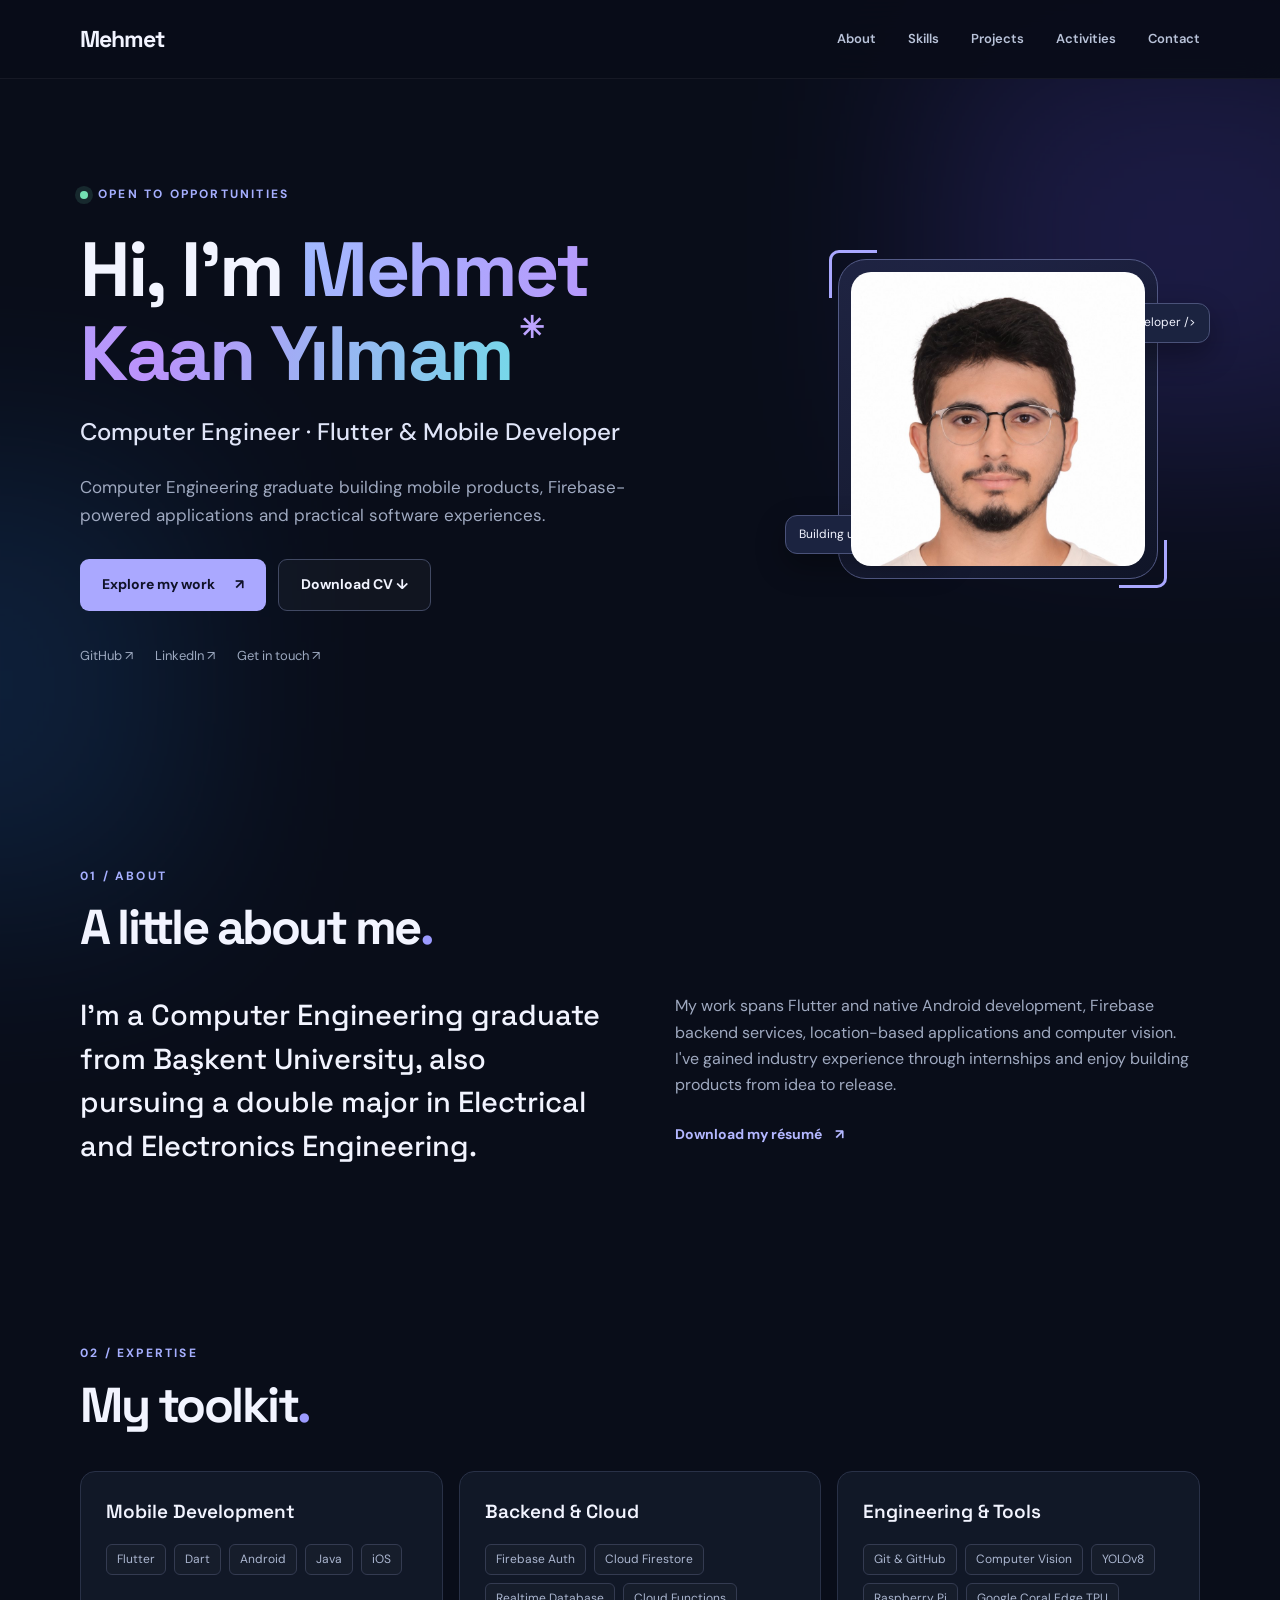
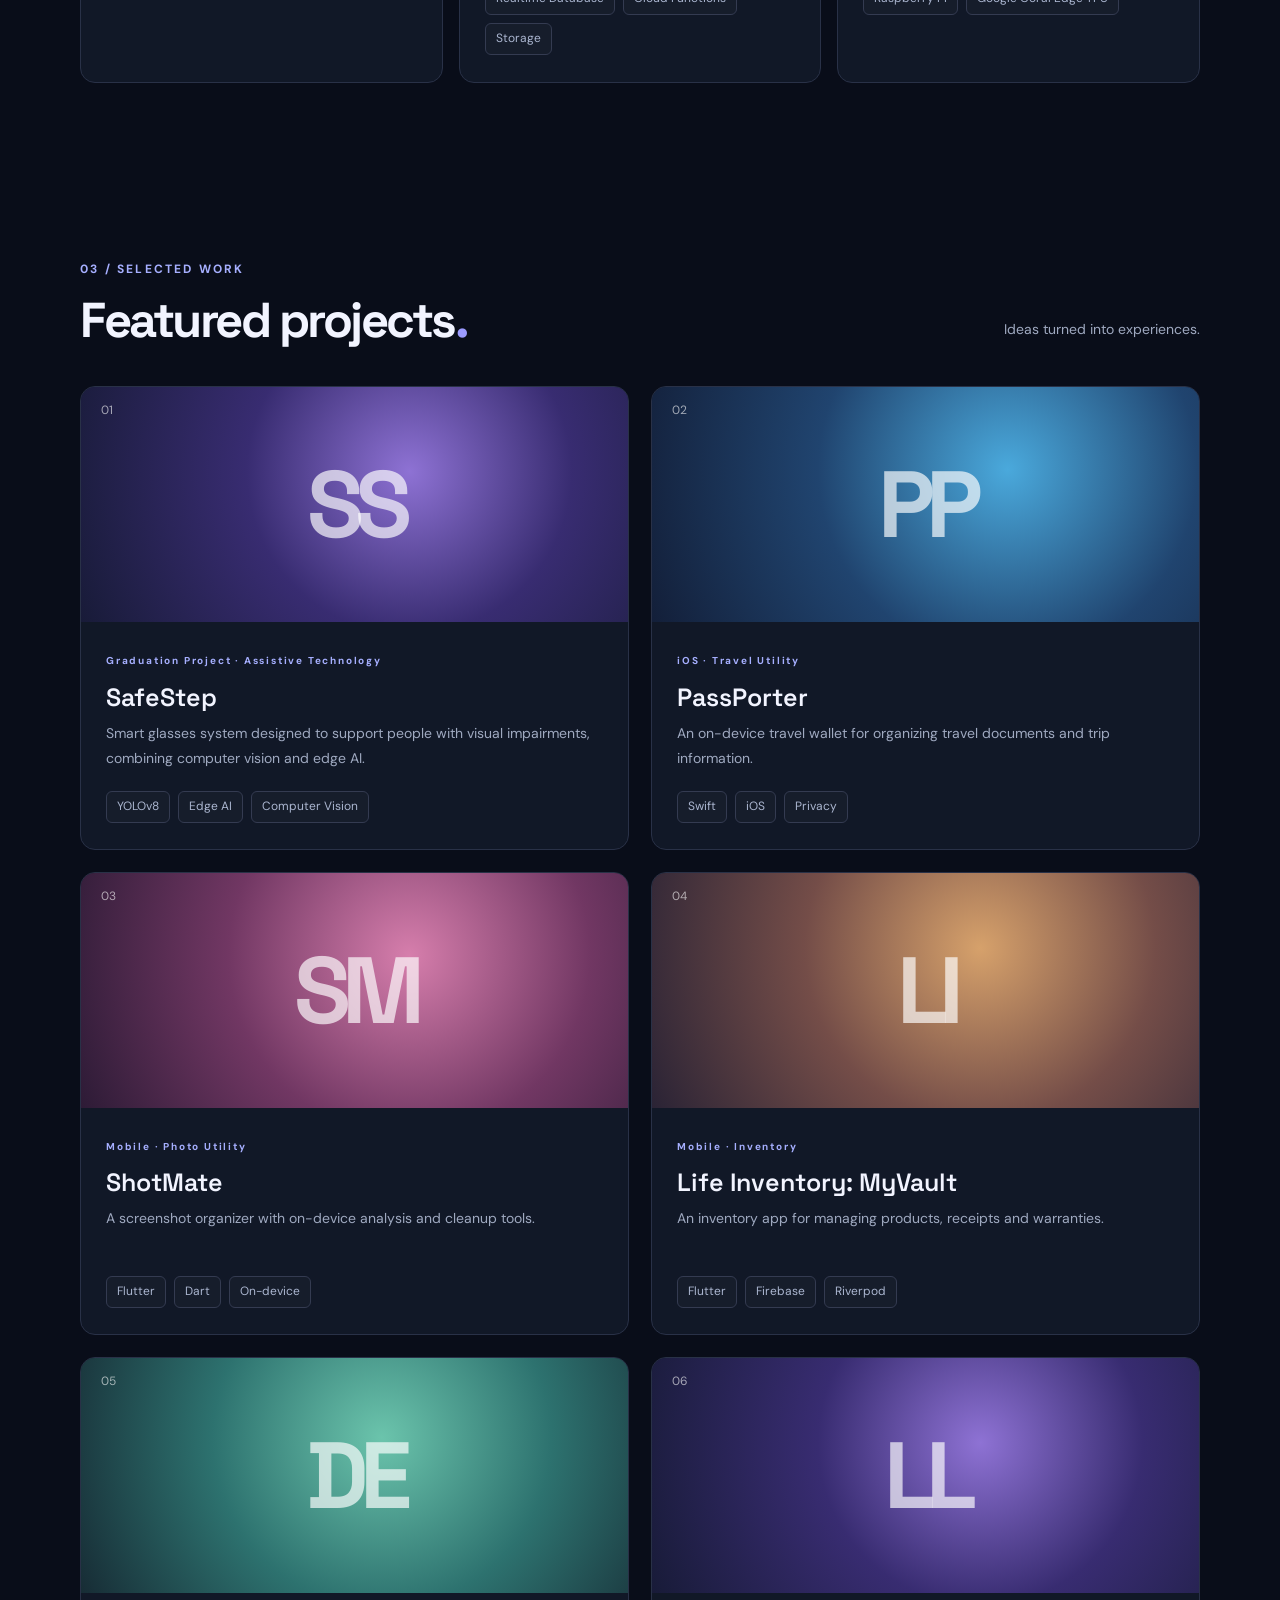
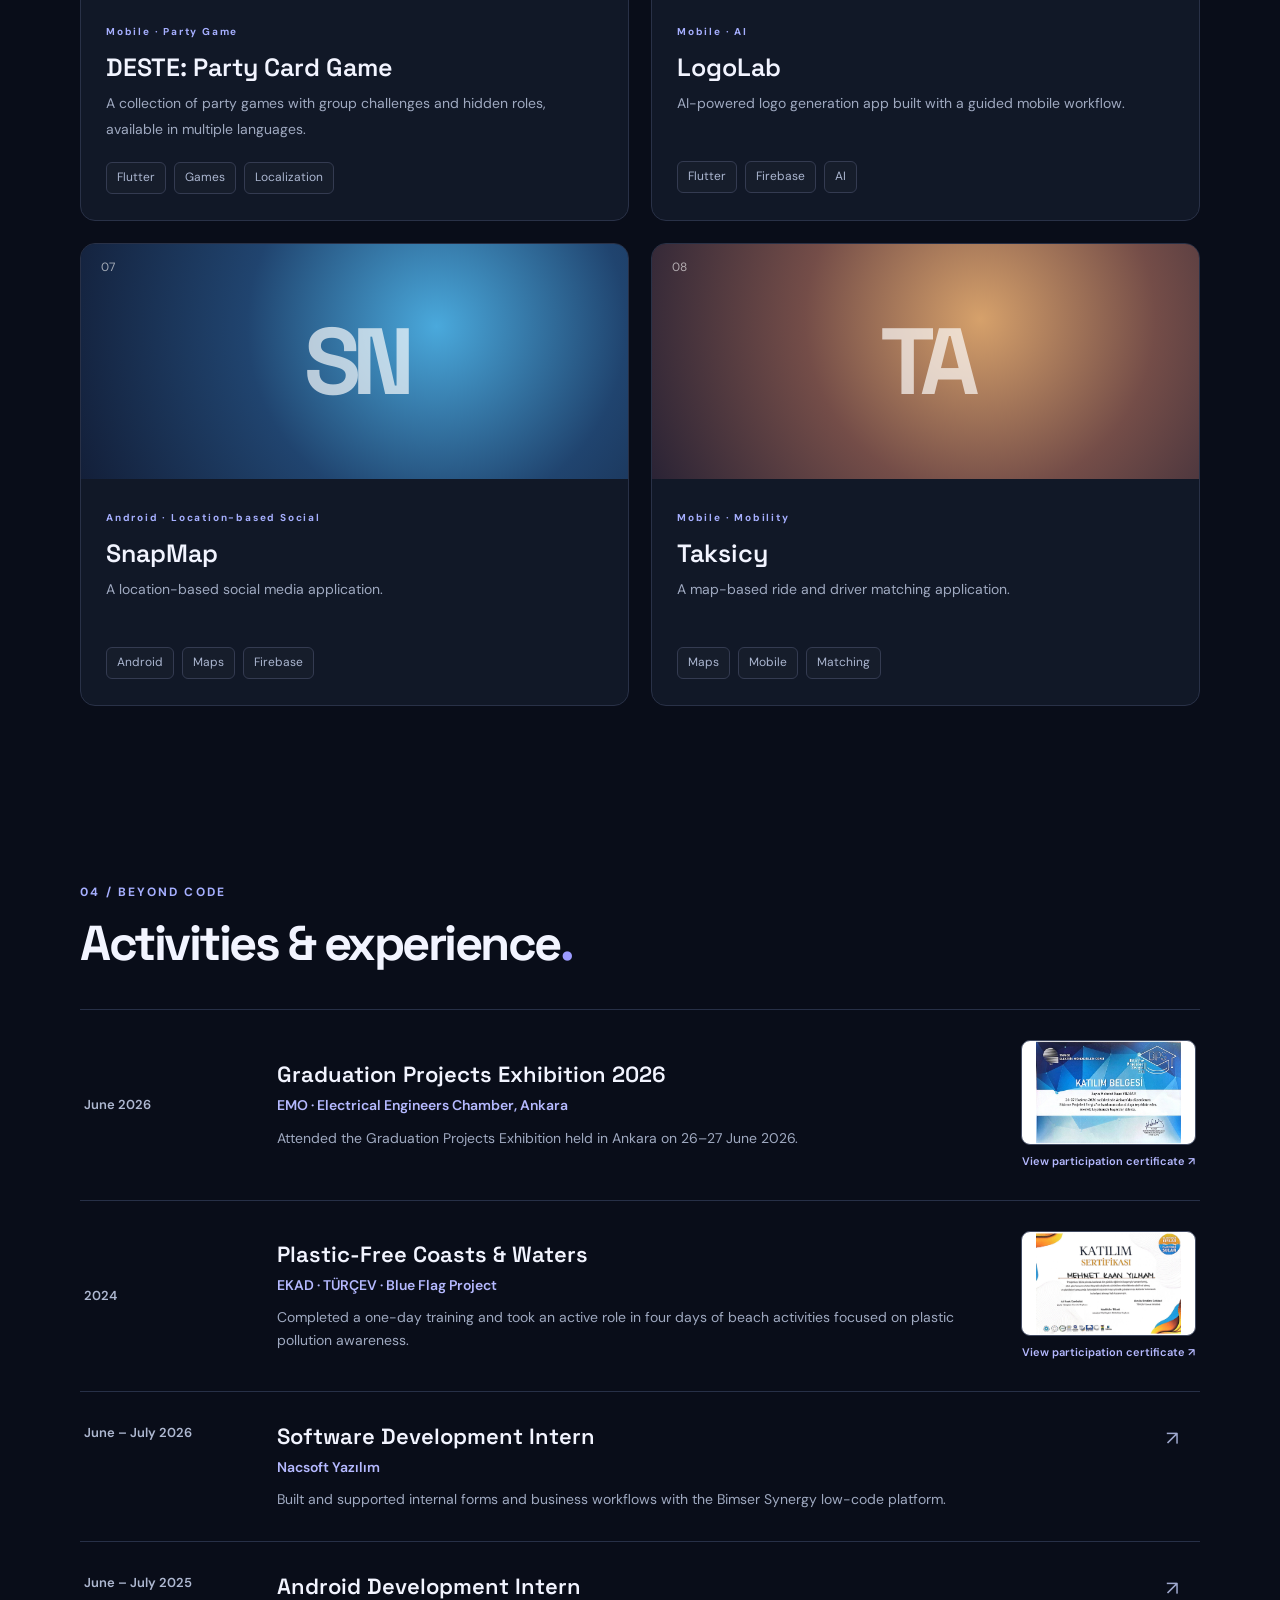
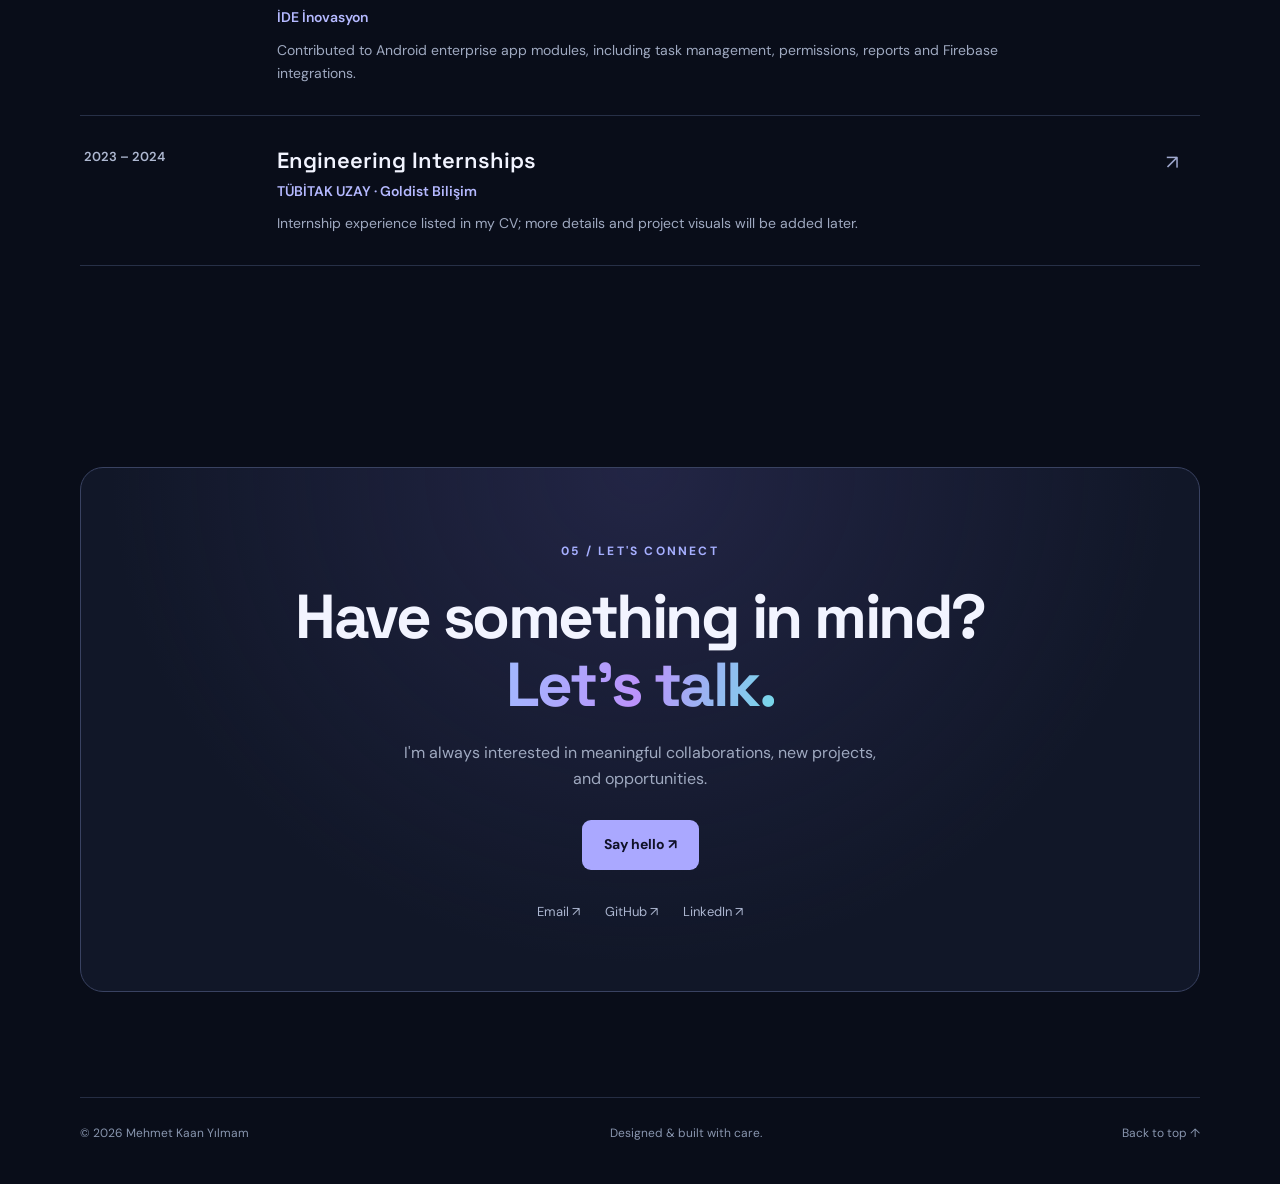
==== index.html @ c4da9a75 "Add files via upload" ====
<!doctype html>
<html lang="en">
<head>
  <meta charset="utf-8" />
  <meta name="viewport" content="width=device-width, initial-scale=1" />
  <meta name="theme-color" content="#0b1020" />
  <meta name="description" content="Personal portfolio — software engineering, mobile apps, and selected projects." />
  <title>Portfolio | Software Engineer</title>
  <link rel="stylesheet" href="style.css" />
  <script src="config.js" defer></script>
  <script src="script.js" defer></script>
</head>
<body>
  <div class="glow glow-one" aria-hidden="true"></div><div class="glow glow-two" aria-hidden="true"></div>
  <header class="site-header"><div class="nav-wrap container">
    <a class="brand" href="#home" id="brand">Portfolio<span class="brand-dot">.</span></a>
    <button class="menu-toggle" id="menuToggle" aria-label="Toggle navigation" aria-controls="navigation" aria-expanded="false">☰</button>
    <nav id="navigation" class="nav-links" aria-label="Main navigation">
      <a href="#about">About</a><a href="#skills">Skills</a><a href="#projects">Projects</a><a href="#activities">Activities</a><a href="#contact">Contact</a>
    </nav>
  </div></header>
  <main>
    <section class="hero container" id="home"><div class="hero-copy">
      <p class="eyebrow"><span class="status-dot"></span> OPEN TO OPPORTUNITIES</p>
      <h1>Hi, I'm <span class="gradient-text" id="heroName">Your Name</span><span class="wave">✳</span></h1>
      <h2 id="heroRole">Software Engineer · Mobile Developer</h2>
      <p class="hero-description" id="heroBio"></p>
      <div class="actions"><a class="btn btn-primary" href="#projects">Explore my work <span aria-hidden="true">↗</span></a><a class="btn btn-secondary" id="cvHero" href="assets/cv/CV.pdf" download>Download CV ↓</a></div>
      <div class="social-line"><a id="githubTop" target="_blank" rel="noopener noreferrer" href="#">GitHub ↗</a><a id="linkedinTop" target="_blank" rel="noopener noreferrer" href="#">LinkedIn ↗</a><a href="#contact">Get in touch ↗</a></div>
    </div><div class="hero-visual"><div class="photo-frame"><div class="photo-inner" id="heroPhoto"><span id="photoInitials">YN</span></div><span class="photo-corner top-left"></span><span class="photo-corner bottom-right"></span></div><div class="orbit-tag tag-one">&lt;developer /&gt;</div><div class="orbit-tag tag-two">Building useful things ✦</div></div></section>
    <section class="section container" id="about"><div class="section-heading"><span class="section-number">01 / ABOUT</span><h2>A little about me<span class="accent">.</span></h2></div><div class="about-grid"><p class="about-lead" id="aboutLead"></p><div class="about-detail"><p id="aboutDetail"></p><a class="text-link" id="cvAbout" href="assets/cv/CV.pdf" download>Download my résumé <span>↗</span></a></div></div></section>
    <section class="section container" id="skills"><div class="section-heading"><span class="section-number">02 / EXPERTISE</span><h2>My toolkit<span class="accent">.</span></h2></div><div class="skills-grid" id="skillsGrid"></div></section>
    <section class="section container" id="projects"><div class="section-heading section-heading-row"><div><span class="section-number">03 / SELECTED WORK</span><h2>Featured projects<span class="accent">.</span></h2></div><p>Ideas turned into experiences.</p></div><div class="projects-grid" id="projectsGrid"></div></section>
    <section class="section container" id="activities"><div class="section-heading"><span class="section-number">04 / BEYOND CODE</span><h2>Activities & experience<span class="accent">.</span></h2></div><div class="activity-list" id="activitiesList"></div></section>
    <section class="section container contact-section" id="contact"><div class="contact-panel"><span class="section-number">05 / LET'S CONNECT</span><h2>Have something in mind?<br /><span class="gradient-text">Let's talk.</span></h2><p>I'm always interested in meaningful collaborations, new projects, and opportunities.</p><a class="btn btn-primary" id="emailButton" href="mailto:hello@example.com">Say hello ↗</a><div class="contact-links"><a id="emailLink" href="mailto:hello@example.com">Email ↗</a><a id="githubBottom" target="_blank" rel="noopener noreferrer" href="#">GitHub ↗</a><a id="linkedinBottom" target="_blank" rel="noopener noreferrer" href="#">LinkedIn ↗</a></div></div></section>
  </main>
  <footer class="footer container"><span id="footerName">© Portfolio</span><span>Designed & built with care.</span><a href="#home">Back to top ↑</a></footer>
</body>
</html>
---- style.css ----
@import url('https://fonts.googleapis.com/css2?family=DM+Sans:wght@400;500;600;700&family=Space+Grotesk:wght@400;500;600;700&display=swap');
:root{color-scheme:dark;--bg:#090d19;--surface:#11172a;--border:#293147;--text:#f2f4ff;--muted:#9fa9c0;--accent:#97a9ff;--font: 'DM Sans',sans-serif}*{box-sizing:border-box}html{scroll-behavior:smooth}body{margin:0;background:var(--bg);color:var(--text);font-family:var(--font);line-height:1.65;overflow-x:hidden}a{color:inherit;text-decoration:none}button{font:inherit} .container{width:min(1120px,calc(100% - 48px));margin-inline:auto}.glow{position:absolute;pointer-events:none;filter:blur(105px);opacity:.2;z-index:-1}.glow-one{height:430px;width:500px;top:20px;right:-160px;background:#6653ed}.glow-two{height:430px;width:400px;top:470px;left:-220px;background:#236cbd}.site-header{height:79px;border-bottom:1px solid #ffffff0e;position:sticky;top:0;z-index:20;background:#090d19e8;backdrop-filter:blur(18px)}.nav-wrap{height:100%;display:flex;align-items:center;justify-content:space-between}.brand{font:700 23px 'Space Grotesk',sans-serif;letter-spacing:-1px}.brand-dot,.accent{color:#9c9bff}.nav-links{display:flex;gap:32px}.nav-links a{color:#b9c3d9;font-size:13px;font-weight:600;transition:color .2s}.nav-links a:hover,.text-link:hover{color:white}.menu-toggle{display:none}.hero{min-height:655px;display:grid;grid-template-columns:1.25fr .75fr;align-items:center;gap:40px;padding-block:94px 110px}.eyebrow,.section-number,.project-category{font-size:12px;font-weight:700;letter-spacing:2.2px;color:#a6afff}.eyebrow{display:flex;align-items:center;gap:10px}.status-dot{width:8px;height:8px;border-radius:50%;background:#73e0b3;box-shadow:0 0 0 5px #73e0b322}.hero h1,.section h2{font-family:'Space Grotesk',sans-serif;line-height:1.1;letter-spacing:-2.5px}.hero h1{font-size:clamp(48px,6vw,78px);margin:22px 0 16px}.gradient-text{background:linear-gradient(105deg,#a1baff,#bb92fb,#75d9e9);background-clip:text;-webkit-background-clip:text;color:transparent}.wave{font-size:30px;color:#bda4ff;vertical-align:top;padding-left:6px}.hero h2{font-size:clamp(18px,2.3vw,24px);margin:0;color:#e0e5f8;font-weight:500}.hero-description{font-size:17px;color:var(--muted);max-width:585px;margin:22px 0 30px}.actions{display:flex;gap:12px;flex-wrap:wrap}.btn{display:inline-flex;align-items:center;gap:20px;padding:13px 22px;border-radius:9px;font-weight:700;font-size:14px;transition:transform .2s,background .2s}.btn:hover{transform:translateY(-3px)}.btn-primary{background:#aaa8ff;color:#101228}.btn-secondary{border:1px solid #414963;background:#ffffff08}.disabled{pointer-events:none;opacity:.4}.social-line{display:flex;gap:22px;margin-top:34px;color:#9ca8bf;font-size:13px}.social-line a:hover,.contact-links a:hover{color:#bbb5ff}.hero-visual{position:relative;display:flex;justify-content:center;align-items:center;min-height:340px}.photo-frame{position:relative;width:min(320px,90%);aspect-ratio:1;border:1px solid #535a86;border-radius:28px;padding:12px;background:linear-gradient(140deg,#292f55a3,#101528)}.photo-inner{height:100%;width:100%;border-radius:20px;display:grid;place-items:center;overflow:hidden;background:radial-gradient(circle at 65% 24%,#515e9e,#222b4d 46%,#13192d 86%)}.photo-inner span{font:700 105px 'Space Grotesk',sans-serif;color:#b4c3fa}.photo-inner img{width:100%;height:100%;object-fit:cover;position:relative;z-index:1}.photo-corner{position:absolute;width:48px;height:48px;border:3px solid #aaa8ff}.top-left{top:-10px;left:-10px;border-bottom:0;border-right:0;border-radius:10px 0 0 0}.bottom-right{bottom:-10px;right:-10px;border-top:0;border-left:0;border-radius:0 0 10px 0}.orbit-tag{position:absolute;background:#1b2340;border:1px solid #4a5279;border-radius:12px;font-size:12px;padding:9px 13px;box-shadow:0 12px 30px #0005}.tag-one{right:-10px;top:54px}.tag-two{left:-10px;bottom:35px}.section{padding-block:86px;scroll-margin-top:85px}.section-heading{margin-bottom:38px}.section h2{font-size:clamp(35px,4vw,49px);margin:13px 0 0}.section-heading-row{display:flex;align-items:end;justify-content:space-between;gap:20px}.section-heading-row p{color:var(--muted);font-size:14px;margin:0 0 7px}.about-grid{display:grid;grid-template-columns:1fr 1fr;gap:70px}.about-lead{font:500 clamp(21px,2.5vw,29px)/1.5 'Space Grotesk',sans-serif;margin:0}.about-detail p{color:var(--muted);font-size:16px;margin:0 0 22px}.text-link{font-weight:700;font-size:14px;color:#b3b7ff}.text-link span{margin-left:10px}.skills-grid{display:grid;grid-template-columns:repeat(3,1fr);gap:16px}.skill-card,.project-card{background:#111827;border:1px solid var(--border);border-radius:15px}.skill-card{padding:27px 25px;min-height:175px}.skill-card h3{font:600 19px 'Space Grotesk',sans-serif;margin:0 0 20px}.skill-tags{display:flex;flex-wrap:wrap;gap:8px}.skill-tags span{font-size:12px;color:#abb6d0;padding:5px 10px;border:1px solid #343b51;border-radius:6px;background:#ffffff05}.projects-grid{display:grid;grid-template-columns:repeat(2,minmax(0,1fr));gap:22px}.project-card{overflow:hidden;transition:transform .25s,border-color .25s}.project-card:hover{transform:translateY(-5px);border-color:#606ba1}.project-image{height:235px;display:grid;place-items:center;position:relative;overflow:hidden}.project-image img{position:absolute;inset:0;width:100%;height:100%;object-fit:cover;z-index:2}.project-image.violet{background:radial-gradient(circle at 60% 36%,#8e72d4,#382c71 45%,#181b38)}.project-image.blue{background:radial-gradient(circle at 65% 35%,#4aa9dc,#20446f 49%,#131f39)}.project-image.orange{background:radial-gradient(circle at 60% 32%,#d6a16b,#744d48 48%,#2a2335)}.project-image.pink{background:radial-gradient(circle at 60% 35%,#d67eac,#713763 50%,#2d1b36)}.project-image.green{background:radial-gradient(circle at 55% 34%,#6bc4ac,#2d726f 50%,#172c35)}.project-monogram{font:700 94px 'Space Grotesk',sans-serif;color:#ffffffab;letter-spacing:-9px}.project-count{position:absolute;top:14px;left:20px;font-size:12px;color:#fff9;z-index:3}.project-content{padding:24px 25px 26px}.project-category{font-size:10px;letter-spacing:1.8px}.project-content h3{font:600 25px 'Space Grotesk',sans-serif;margin:8px 0}.project-content p{color:var(--muted);font-size:14px;line-height:1.8;margin:0 0 20px;min-height:50px}.project-links{display:flex;gap:18px;margin-top:22px;padding-top:16px;border-top:1px solid #ffffff13;font-size:13px;color:#c4baff;font-weight:700}.activity{display:grid;grid-template-columns:165px 1fr 30px;gap:28px;padding:30px 4px;border-bottom:1px solid #273047}.activity:first-child{border-top:1px solid #273047}.activity-date{color:#aeb8d1;font-size:13px;font-weight:600}.activity h3{font:600 22px 'Space Grotesk',sans-serif;margin:0}.activity-org{color:#b5b9ff!important;font-weight:600;margin:6px 0 9px!important}.activity p{font-size:14px;color:var(--muted);max-width:760px;margin:0}.activity-symbol{color:#a0a9cf;font-size:20px}.contact-section{padding-top:115px;padding-bottom:105px}.contact-panel{text-align:center;border:1px solid #394261;border-radius:23px;background:radial-gradient(ellipse at 50% 0,#3c3a7066,transparent 67%),#111728;padding:69px 20px}.contact-panel h2{font-size:clamp(39px,5vw,62px);margin:20px 0}.contact-panel p{color:var(--muted);margin:0 auto 28px;max-width:500px}.contact-panel .btn{margin:auto}.contact-links{display:flex;justify-content:center;gap:25px;margin-top:31px;color:#abb5cf;font-size:13px}.footer{display:flex;justify-content:space-between;gap:15px;border-top:1px solid #252d43;padding-block:26px 40px;color:#8895ae;font-size:12px} [hidden]{display:none!important}
@media(max-width:800px){.hero{grid-template-columns:1fr;min-height:0;padding-top:75px;gap:50px}.hero-visual{grid-row:1;min-height:260px}.photo-frame{width:240px}.tag-one{right:6%}.tag-two{left:5%}.about-grid{gap:28px}.skills-grid{grid-template-columns:1fr 1fr}.projects-grid{gap:14px}.project-image{height:190px}}
@media(max-width:600px){.container{width:min(100% - 32px,1120px)}.site-header{height:68px}.menu-toggle{display:block;background:transparent;color:white;border:0;font-size:24px;cursor:pointer}.nav-links{display:none;position:absolute;top:68px;left:0;right:0;flex-direction:column;gap:0;background:#11182b;padding:15px 23px;border-bottom:1px solid var(--border)}.nav-links.open{display:flex}.nav-links a{padding:10px}.hero{padding-top:45px;padding-bottom:45px}.hero h1{letter-spacing:-2px}.hero-description{font-size:15px}.hero-visual{min-height:260px}.photo-frame{width:215px}.orbit-tag{font-size:10px}.tag-one{right:-4px}.tag-two{left:-4px}.section{padding-block:59px}.about-grid,.skills-grid,.projects-grid{grid-template-columns:1fr}.section-heading-row{align-items:start;flex-direction:column}.project-image{height:210px}.activity{grid-template-columns:1fr 20px;gap:10px}.activity-date{grid-column:1/-1}.contact-section{padding:70px 0}.contact-panel{padding:52px 18px}.footer{flex-wrap:wrap}.footer span:nth-child(2){display:none}}
@media(prefers-reduced-motion:reduce){html{scroll-behavior:auto}*,*:before,*:after{transition:none!important}}

/* Activity certificate previews */
.activity:has(.activity-certificate){grid-template-columns:165px minmax(0,1fr) 175px;align-items:center}
.activity-certificate{display:grid;gap:7px;align-self:center;color:#b5b9ff;font-weight:600;font-size:11px;text-align:center}
.activity-certificate img{display:block;width:175px;max-height:105px;object-fit:contain;background:#fff;border-radius:9px;border:1px solid #424b62}
.activity-certificate:hover span{text-decoration:underline}
@media(max-width:800px){.activity:has(.activity-certificate){grid-template-columns:1fr 130px;gap:12px}.activity:has(.activity-certificate) .activity-date{grid-column:1/-1}.activity-certificate img{width:130px}}
@media(max-width:430px){.activity:has(.activity-certificate){grid-template-columns:1fr}.activity-certificate{justify-self:start;text-align:left}.activity-certificate img{width:175px}}
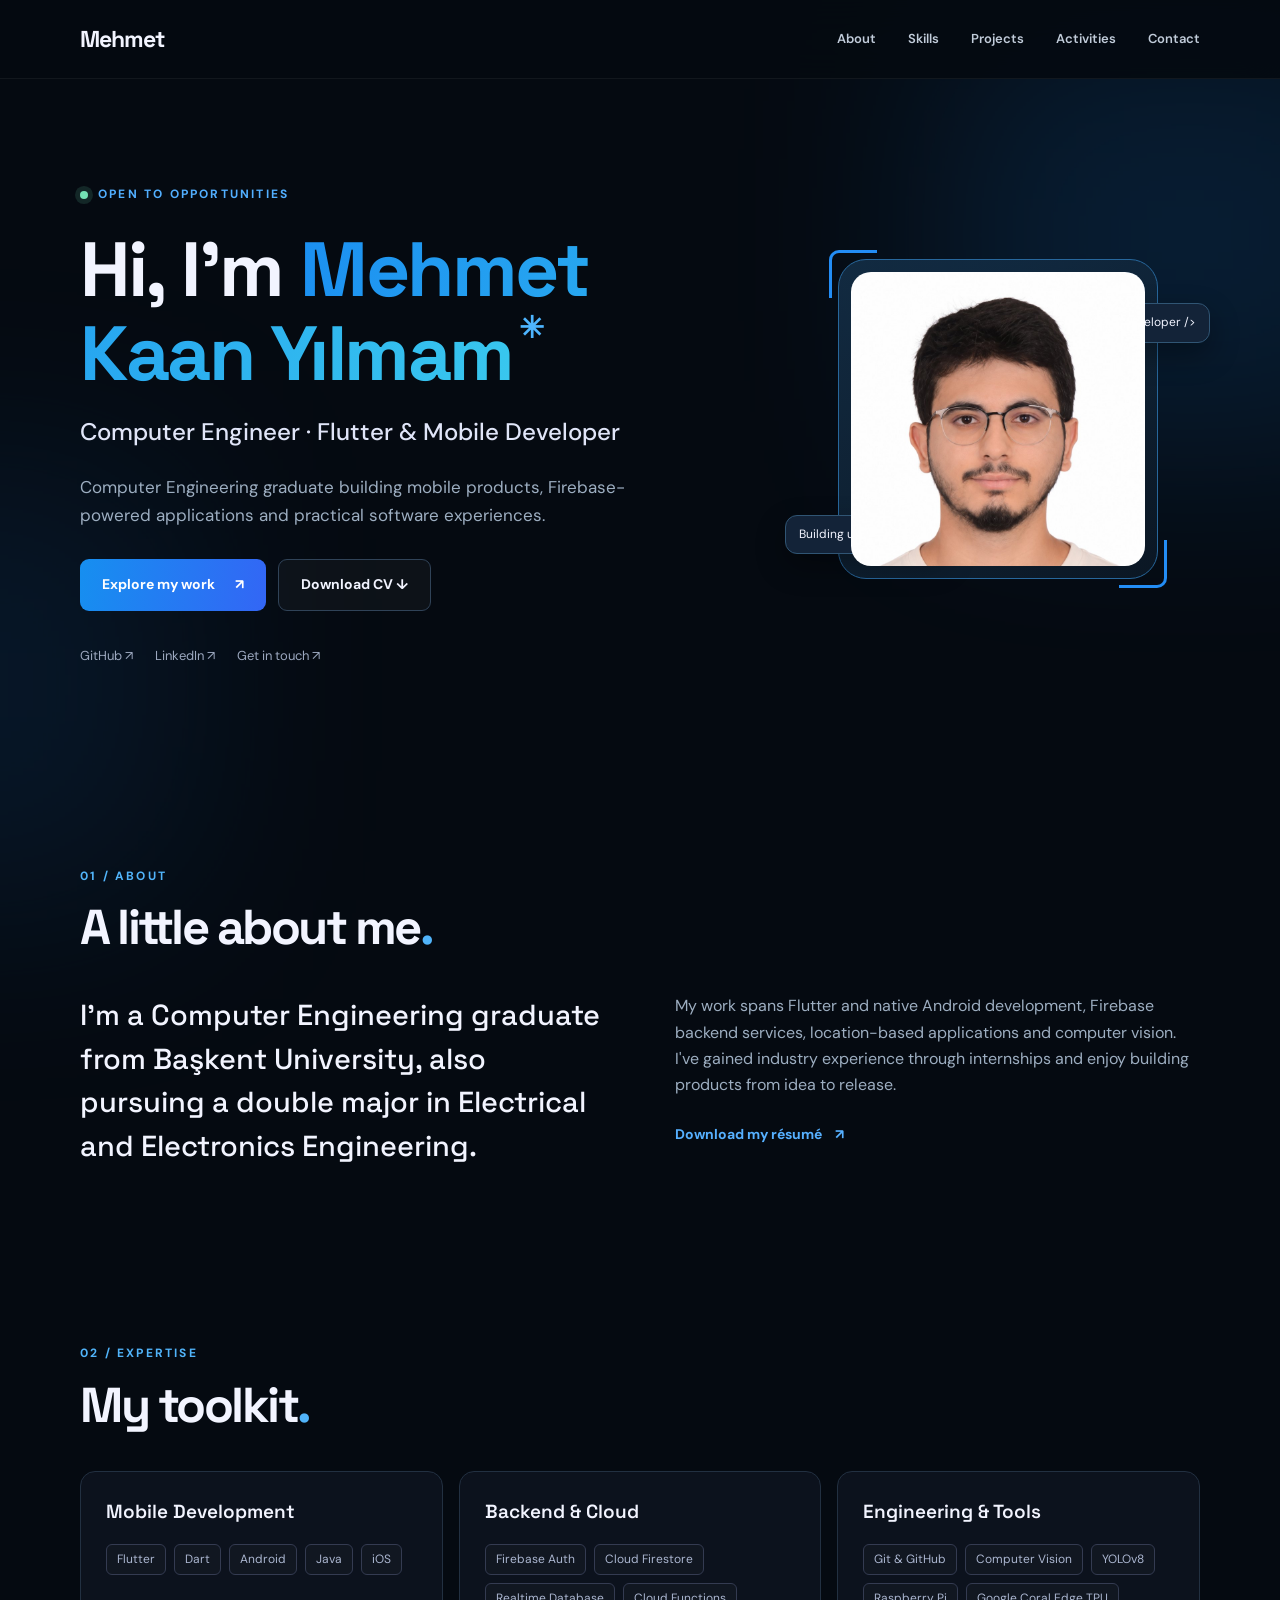
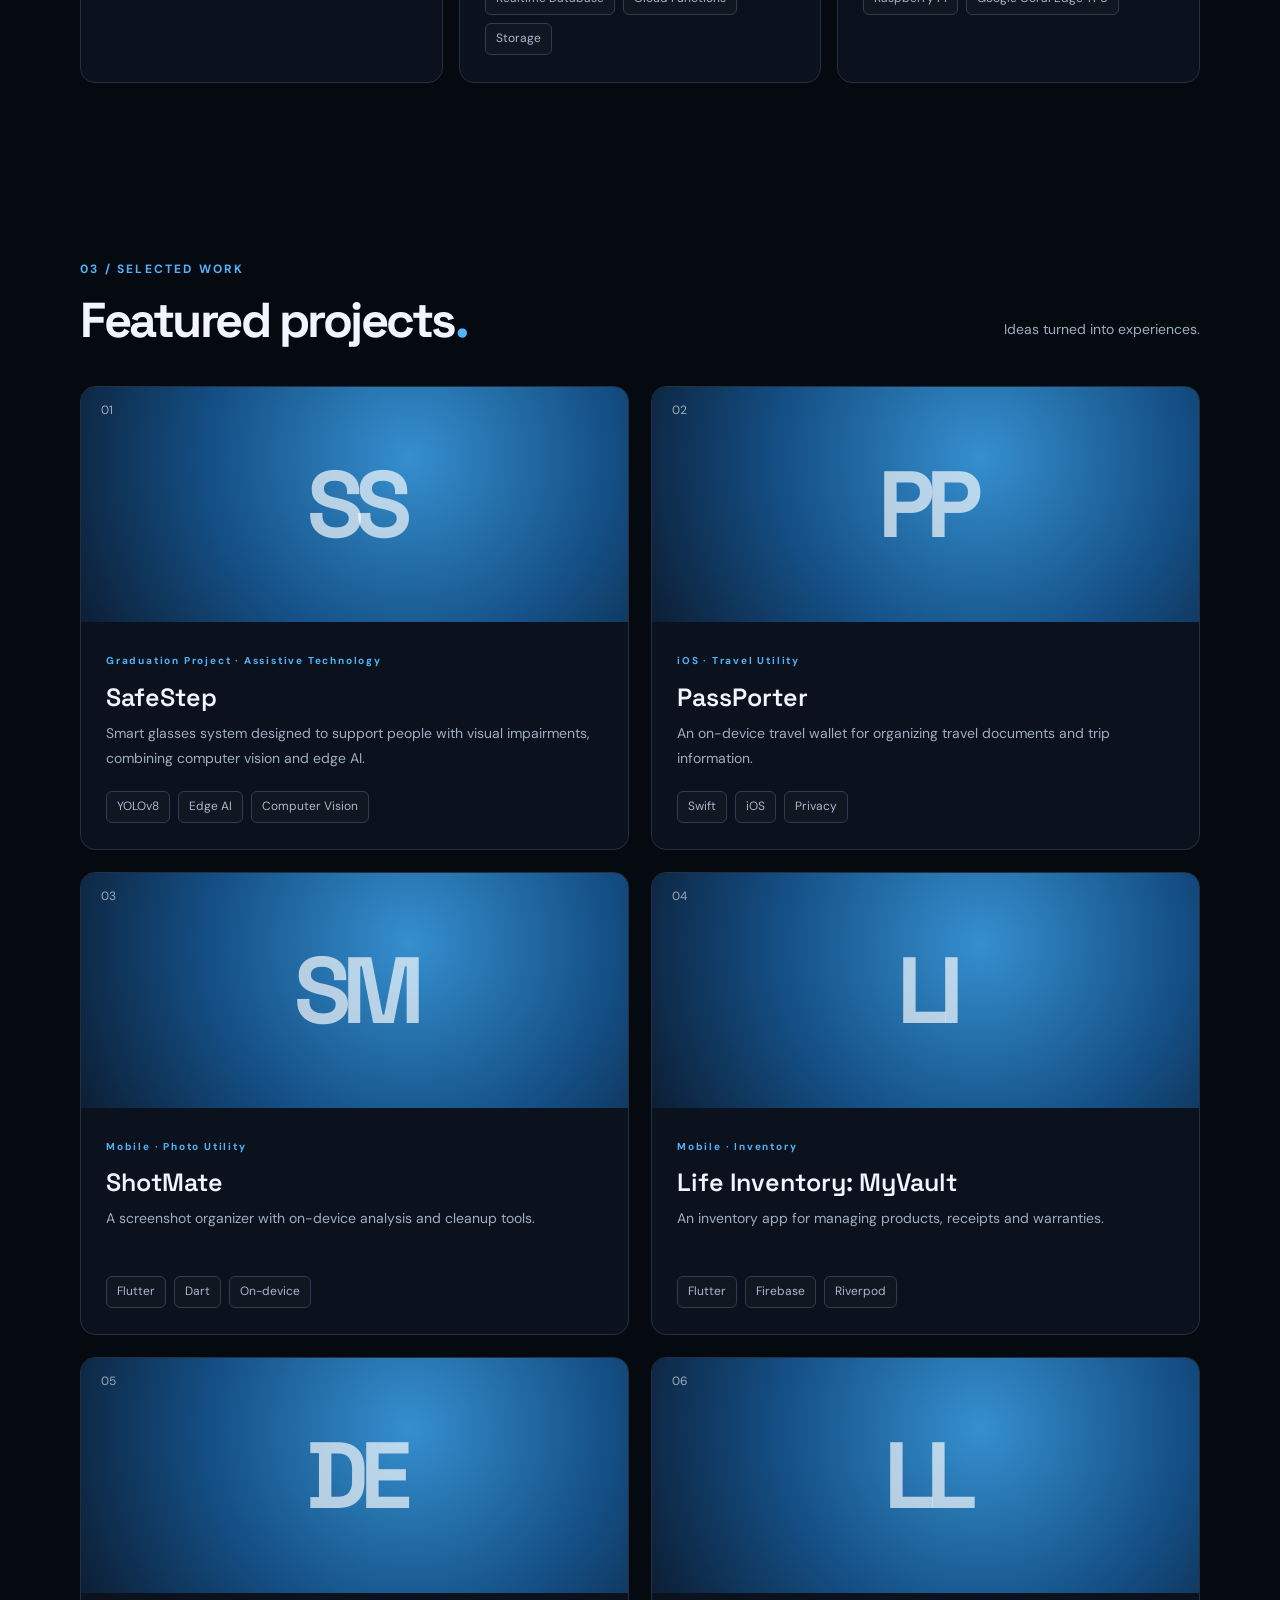
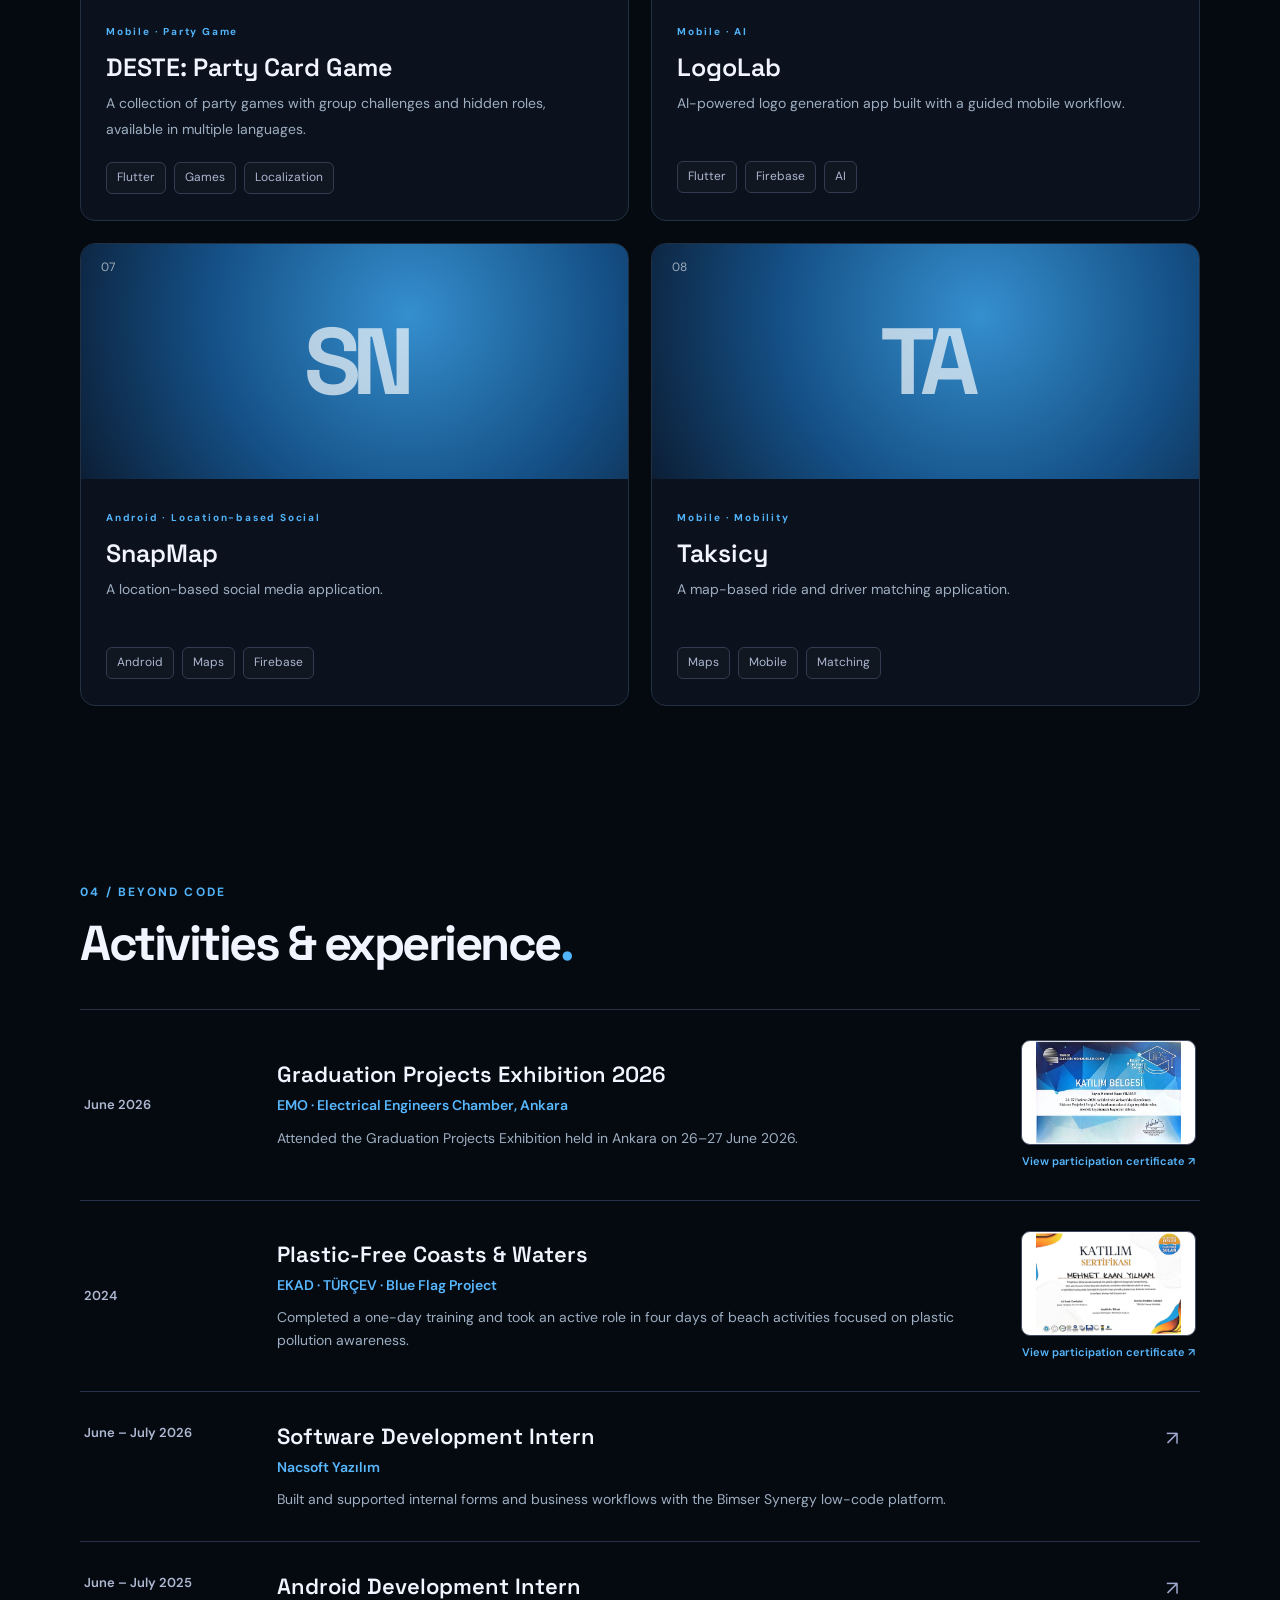
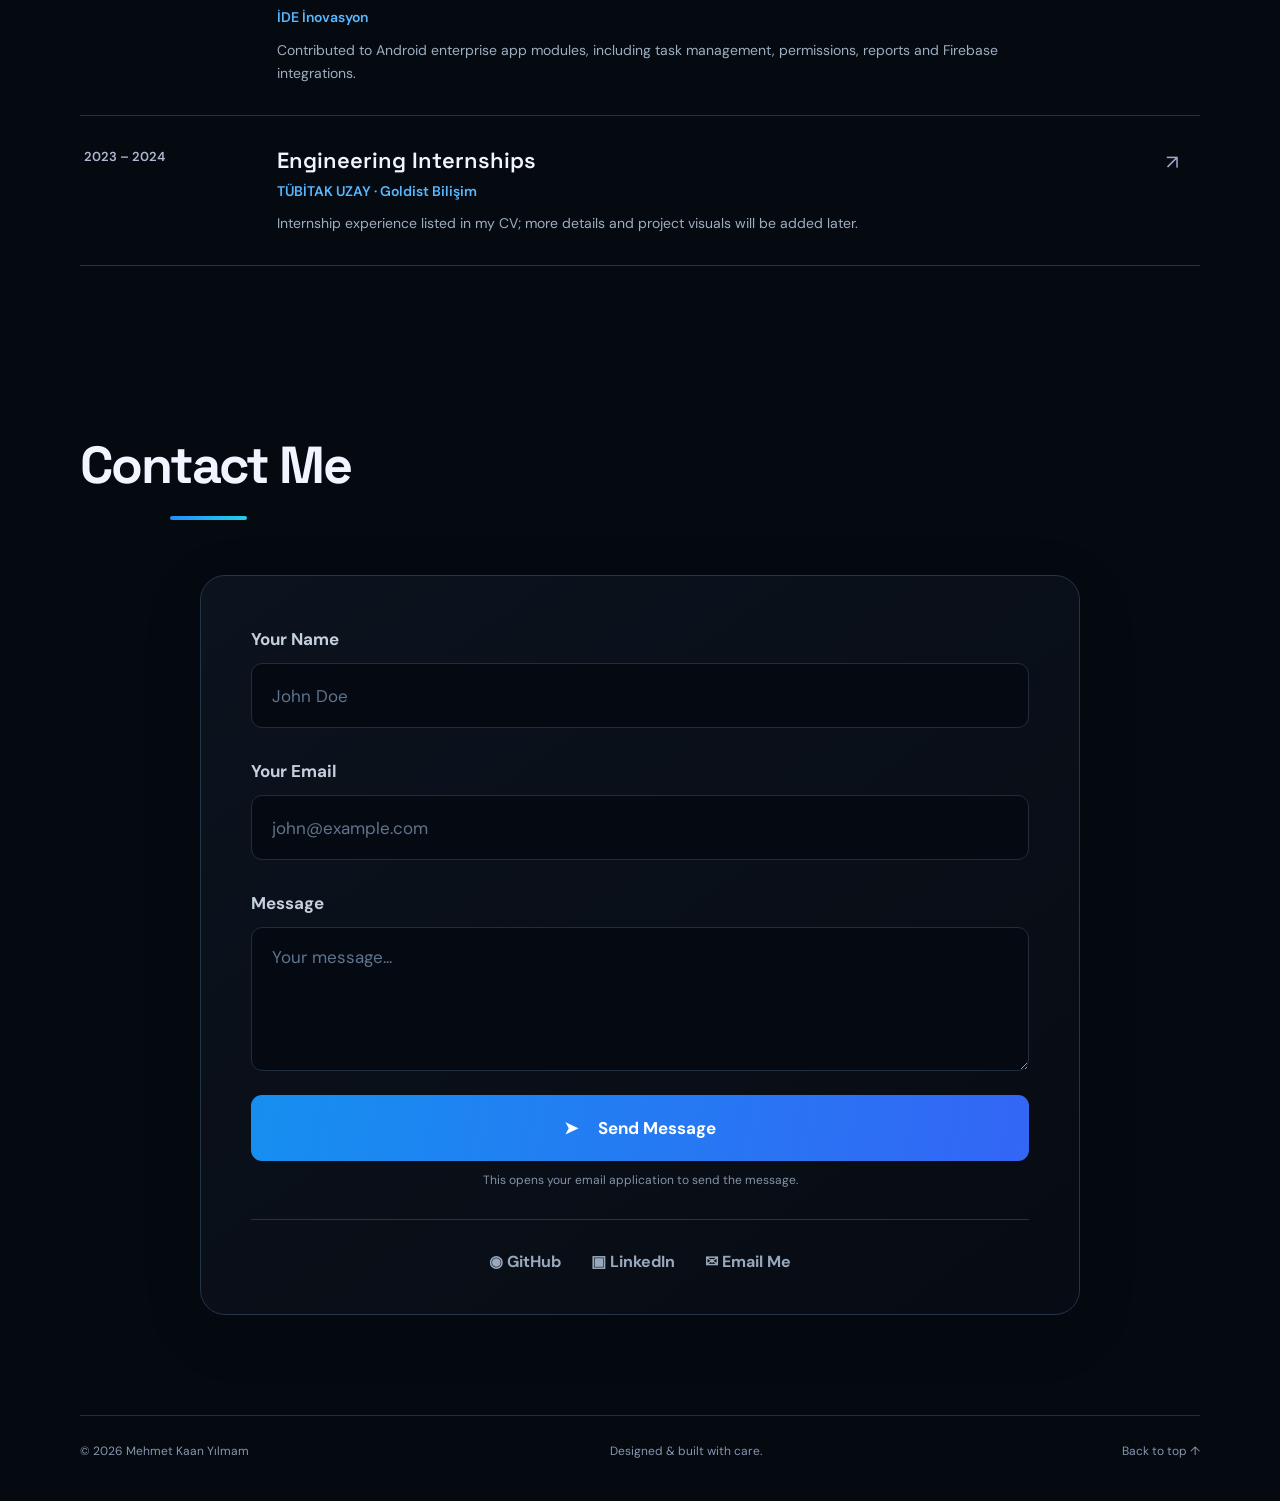
==== commit 4942fb54: "Add files via upload" ====
--- a/index.html
+++ b/index.html
@@ -3,7 +3,7 @@
 <head>
   <meta charset="utf-8" />
   <meta name="viewport" content="width=device-width, initial-scale=1" />
-  <meta name="theme-color" content="#0b1020" />
+  <meta name="theme-color" content="#050a11" />
   <meta name="description" content="Personal portfolio — software engineering, mobile apps, and selected projects." />
   <title>Portfolio | Software Engineer</title>
   <link rel="stylesheet" href="style.css" />
@@ -32,7 +32,26 @@
     <section class="section container" id="skills"><div class="section-heading"><span class="section-number">02 / EXPERTISE</span><h2>My toolkit<span class="accent">.</span></h2></div><div class="skills-grid" id="skillsGrid"></div></section>
     <section class="section container" id="projects"><div class="section-heading section-heading-row"><div><span class="section-number">03 / SELECTED WORK</span><h2>Featured projects<span class="accent">.</span></h2></div><p>Ideas turned into experiences.</p></div><div class="projects-grid" id="projectsGrid"></div></section>
     <section class="section container" id="activities"><div class="section-heading"><span class="section-number">04 / BEYOND CODE</span><h2>Activities & experience<span class="accent">.</span></h2></div><div class="activity-list" id="activitiesList"></div></section>
-    <section class="section container contact-section" id="contact"><div class="contact-panel"><span class="section-number">05 / LET'S CONNECT</span><h2>Have something in mind?<br /><span class="gradient-text">Let's talk.</span></h2><p>I'm always interested in meaningful collaborations, new projects, and opportunities.</p><a class="btn btn-primary" id="emailButton" href="mailto:hello@example.com">Say hello ↗</a><div class="contact-links"><a id="emailLink" href="mailto:hello@example.com">Email ↗</a><a id="githubBottom" target="_blank" rel="noopener noreferrer" href="#">GitHub ↗</a><a id="linkedinBottom" target="_blank" rel="noopener noreferrer" href="#">LinkedIn ↗</a></div></div></section>
+    <section class="section container contact-section" id="contact">
+      <div class="section-heading contact-heading"><h2>Contact Me</h2><span class="heading-underline" aria-hidden="true"></span></div>
+      <div class="contact-panel">
+        <form id="contactForm" class="contact-form" aria-label="Contact form">
+          <label for="senderName">Your Name</label>
+          <input id="senderName" name="name" type="text" placeholder="John Doe" autocomplete="name" maxlength="100" required />
+          <label for="senderEmail">Your Email</label>
+          <input id="senderEmail" name="email" type="email" placeholder="john@example.com" autocomplete="email" maxlength="150" required />
+          <label for="senderMessage">Message</label>
+          <textarea id="senderMessage" name="message" placeholder="Your message..." rows="4" maxlength="4000" required></textarea>
+          <button class="btn btn-primary contact-submit" type="submit"><span aria-hidden="true">➤</span> Send Message</button>
+          <p class="form-note" id="formNote">This opens your email application to send the message.</p>
+        </form>
+        <div class="contact-links" aria-label="Social links">
+          <a id="githubBottom" target="_blank" rel="noopener noreferrer" href="#">◉ GitHub</a>
+          <a id="linkedinBottom" target="_blank" rel="noopener noreferrer" href="#">▣ LinkedIn</a>
+          <a id="emailLink" href="mailto:hello@example.com">✉ Email Me</a>
+        </div>
+      </div>
+    </section>
   </main>
   <footer class="footer container"><span id="footerName">© Portfolio</span><span>Designed & built with care.</span><a href="#home">Back to top ↑</a></footer>
 </body>
--- a/style.css
+++ b/style.css
@@ -1,13 +1,39 @@
 @import url('https://fonts.googleapis.com/css2?family=DM+Sans:wght@400;500;600;700&family=Space+Grotesk:wght@400;500;600;700&display=swap');
-:root{color-scheme:dark;--bg:#090d19;--surface:#11172a;--border:#293147;--text:#f2f4ff;--muted:#9fa9c0;--accent:#97a9ff;--font: 'DM Sans',sans-serif}*{box-sizing:border-box}html{scroll-behavior:smooth}body{margin:0;background:var(--bg);color:var(--text);font-family:var(--font);line-height:1.65;overflow-x:hidden}a{color:inherit;text-decoration:none}button{font:inherit} .container{width:min(1120px,calc(100% - 48px));margin-inline:auto}.glow{position:absolute;pointer-events:none;filter:blur(105px);opacity:.2;z-index:-1}.glow-one{height:430px;width:500px;top:20px;right:-160px;background:#6653ed}.glow-two{height:430px;width:400px;top:470px;left:-220px;background:#236cbd}.site-header{height:79px;border-bottom:1px solid #ffffff0e;position:sticky;top:0;z-index:20;background:#090d19e8;backdrop-filter:blur(18px)}.nav-wrap{height:100%;display:flex;align-items:center;justify-content:space-between}.brand{font:700 23px 'Space Grotesk',sans-serif;letter-spacing:-1px}.brand-dot,.accent{color:#9c9bff}.nav-links{display:flex;gap:32px}.nav-links a{color:#b9c3d9;font-size:13px;font-weight:600;transition:color .2s}.nav-links a:hover,.text-link:hover{color:white}.menu-toggle{display:none}.hero{min-height:655px;display:grid;grid-template-columns:1.25fr .75fr;align-items:center;gap:40px;padding-block:94px 110px}.eyebrow,.section-number,.project-category{font-size:12px;font-weight:700;letter-spacing:2.2px;color:#a6afff}.eyebrow{display:flex;align-items:center;gap:10px}.status-dot{width:8px;height:8px;border-radius:50%;background:#73e0b3;box-shadow:0 0 0 5px #73e0b322}.hero h1,.section h2{font-family:'Space Grotesk',sans-serif;line-height:1.1;letter-spacing:-2.5px}.hero h1{font-size:clamp(48px,6vw,78px);margin:22px 0 16px}.gradient-text{background:linear-gradient(105deg,#a1baff,#bb92fb,#75d9e9);background-clip:text;-webkit-background-clip:text;color:transparent}.wave{font-size:30px;color:#bda4ff;vertical-align:top;padding-left:6px}.hero h2{font-size:clamp(18px,2.3vw,24px);margin:0;color:#e0e5f8;font-weight:500}.hero-description{font-size:17px;color:var(--muted);max-width:585px;margin:22px 0 30px}.actions{display:flex;gap:12px;flex-wrap:wrap}.btn{display:inline-flex;align-items:center;gap:20px;padding:13px 22px;border-radius:9px;font-weight:700;font-size:14px;transition:transform .2s,background .2s}.btn:hover{transform:translateY(-3px)}.btn-primary{background:#aaa8ff;color:#101228}.btn-secondary{border:1px solid #414963;background:#ffffff08}.disabled{pointer-events:none;opacity:.4}.social-line{display:flex;gap:22px;margin-top:34px;color:#9ca8bf;font-size:13px}.social-line a:hover,.contact-links a:hover{color:#bbb5ff}.hero-visual{position:relative;display:flex;justify-content:center;align-items:center;min-height:340px}.photo-frame{position:relative;width:min(320px,90%);aspect-ratio:1;border:1px solid #535a86;border-radius:28px;padding:12px;background:linear-gradient(140deg,#292f55a3,#101528)}.photo-inner{height:100%;width:100%;border-radius:20px;display:grid;place-items:center;overflow:hidden;background:radial-gradient(circle at 65% 24%,#515e9e,#222b4d 46%,#13192d 86%)}.photo-inner span{font:700 105px 'Space Grotesk',sans-serif;color:#b4c3fa}.photo-inner img{width:100%;height:100%;object-fit:cover;position:relative;z-index:1}.photo-corner{position:absolute;width:48px;height:48px;border:3px solid #aaa8ff}.top-left{top:-10px;left:-10px;border-bottom:0;border-right:0;border-radius:10px 0 0 0}.bottom-right{bottom:-10px;right:-10px;border-top:0;border-left:0;border-radius:0 0 10px 0}.orbit-tag{position:absolute;background:#1b2340;border:1px solid #4a5279;border-radius:12px;font-size:12px;padding:9px 13px;box-shadow:0 12px 30px #0005}.tag-one{right:-10px;top:54px}.tag-two{left:-10px;bottom:35px}.section{padding-block:86px;scroll-margin-top:85px}.section-heading{margin-bottom:38px}.section h2{font-size:clamp(35px,4vw,49px);margin:13px 0 0}.section-heading-row{display:flex;align-items:end;justify-content:space-between;gap:20px}.section-heading-row p{color:var(--muted);font-size:14px;margin:0 0 7px}.about-grid{display:grid;grid-template-columns:1fr 1fr;gap:70px}.about-lead{font:500 clamp(21px,2.5vw,29px)/1.5 'Space Grotesk',sans-serif;margin:0}.about-detail p{color:var(--muted);font-size:16px;margin:0 0 22px}.text-link{font-weight:700;font-size:14px;color:#b3b7ff}.text-link span{margin-left:10px}.skills-grid{display:grid;grid-template-columns:repeat(3,1fr);gap:16px}.skill-card,.project-card{background:#111827;border:1px solid var(--border);border-radius:15px}.skill-card{padding:27px 25px;min-height:175px}.skill-card h3{font:600 19px 'Space Grotesk',sans-serif;margin:0 0 20px}.skill-tags{display:flex;flex-wrap:wrap;gap:8px}.skill-tags span{font-size:12px;color:#abb6d0;padding:5px 10px;border:1px solid #343b51;border-radius:6px;background:#ffffff05}.projects-grid{display:grid;grid-template-columns:repeat(2,minmax(0,1fr));gap:22px}.project-card{overflow:hidden;transition:transform .25s,border-color .25s}.project-card:hover{transform:translateY(-5px);border-color:#606ba1}.project-image{height:235px;display:grid;place-items:center;position:relative;overflow:hidden}.project-image img{position:absolute;inset:0;width:100%;height:100%;object-fit:cover;z-index:2}.project-image.violet{background:radial-gradient(circle at 60% 36%,#8e72d4,#382c71 45%,#181b38)}.project-image.blue{background:radial-gradient(circle at 65% 35%,#4aa9dc,#20446f 49%,#131f39)}.project-image.orange{background:radial-gradient(circle at 60% 32%,#d6a16b,#744d48 48%,#2a2335)}.project-image.pink{background:radial-gradient(circle at 60% 35%,#d67eac,#713763 50%,#2d1b36)}.project-image.green{background:radial-gradient(circle at 55% 34%,#6bc4ac,#2d726f 50%,#172c35)}.project-monogram{font:700 94px 'Space Grotesk',sans-serif;color:#ffffffab;letter-spacing:-9px}.project-count{position:absolute;top:14px;left:20px;font-size:12px;color:#fff9;z-index:3}.project-content{padding:24px 25px 26px}.project-category{font-size:10px;letter-spacing:1.8px}.project-content h3{font:600 25px 'Space Grotesk',sans-serif;margin:8px 0}.project-content p{color:var(--muted);font-size:14px;line-height:1.8;margin:0 0 20px;min-height:50px}.project-links{display:flex;gap:18px;margin-top:22px;padding-top:16px;border-top:1px solid #ffffff13;font-size:13px;color:#c4baff;font-weight:700}.activity{display:grid;grid-template-columns:165px 1fr 30px;gap:28px;padding:30px 4px;border-bottom:1px solid #273047}.activity:first-child{border-top:1px solid #273047}.activity-date{color:#aeb8d1;font-size:13px;font-weight:600}.activity h3{font:600 22px 'Space Grotesk',sans-serif;margin:0}.activity-org{color:#b5b9ff!important;font-weight:600;margin:6px 0 9px!important}.activity p{font-size:14px;color:var(--muted);max-width:760px;margin:0}.activity-symbol{color:#a0a9cf;font-size:20px}.contact-section{padding-top:115px;padding-bottom:105px}.contact-panel{text-align:center;border:1px solid #394261;border-radius:23px;background:radial-gradient(ellipse at 50% 0,#3c3a7066,transparent 67%),#111728;padding:69px 20px}.contact-panel h2{font-size:clamp(39px,5vw,62px);margin:20px 0}.contact-panel p{color:var(--muted);margin:0 auto 28px;max-width:500px}.contact-panel .btn{margin:auto}.contact-links{display:flex;justify-content:center;gap:25px;margin-top:31px;color:#abb5cf;font-size:13px}.footer{display:flex;justify-content:space-between;gap:15px;border-top:1px solid #252d43;padding-block:26px 40px;color:#8895ae;font-size:12px} [hidden]{display:none!important}
+:root{color-scheme:dark;--bg:#050a11;--surface:#0c121d;--border:#293147;--text:#f2f4ff;--muted:#9fa9c0;--accent:#48aeff;--font: 'DM Sans',sans-serif}*{box-sizing:border-box}html{scroll-behavior:smooth}body{margin:0;background:var(--bg);color:var(--text);font-family:var(--font);line-height:1.65;overflow-x:hidden}a{color:inherit;text-decoration:none}button{font:inherit} .container{width:min(1120px,calc(100% - 48px));margin-inline:auto}.glow{position:absolute;pointer-events:none;filter:blur(105px);opacity:.2;z-index:-1}.glow-one{height:430px;width:500px;top:20px;right:-160px;background:#1762ab}.glow-two{height:430px;width:400px;top:470px;left:-220px;background:#236cbd}.site-header{height:79px;border-bottom:1px solid #ffffff0e;position:sticky;top:0;z-index:20;background:#050a11e8;backdrop-filter:blur(18px)}.nav-wrap{height:100%;display:flex;align-items:center;justify-content:space-between}.brand{font:700 23px 'Space Grotesk',sans-serif;letter-spacing:-1px}.brand-dot,.accent{color:#39bded}.nav-links{display:flex;gap:32px}.nav-links a{color:#c1ccda;font-size:13px;font-weight:600;transition:color .2s}.nav-links a:hover,.text-link:hover{color:white}.menu-toggle{display:none}.hero{min-height:655px;display:grid;grid-template-columns:1.25fr .75fr;align-items:center;gap:40px;padding-block:94px 110px}.eyebrow,.section-number,.project-category{font-size:12px;font-weight:700;letter-spacing:2.2px;color:#52afff}.eyebrow{display:flex;align-items:center;gap:10px}.status-dot{width:8px;height:8px;border-radius:50%;background:#73e0b3;box-shadow:0 0 0 5px #73e0b322}.hero h1,.section h2{font-family:'Space Grotesk',sans-serif;line-height:1.1;letter-spacing:-2.5px}.hero h1{font-size:clamp(48px,6vw,78px);margin:22px 0 16px}.gradient-text{background:linear-gradient(105deg,#27a4ff,#3b73ff,#18c4e8);background-clip:text;-webkit-background-clip:text;color:transparent}.wave{font-size:30px;color:#4eb5ff;vertical-align:top;padding-left:6px}.hero h2{font-size:clamp(18px,2.3vw,24px);margin:0;color:#e0e5f8;font-weight:500}.hero-description{font-size:17px;color:var(--muted);max-width:585px;margin:22px 0 30px}.actions{display:flex;gap:12px;flex-wrap:wrap}.btn{display:inline-flex;align-items:center;gap:20px;padding:13px 22px;border-radius:9px;font-weight:700;font-size:14px;transition:transform .2s,background .2s}.btn:hover{transform:translateY(-3px)}.btn-primary{background:#238df5;color:#101228}.btn-secondary{border:1px solid #304358;background:#ffffff08}.disabled{pointer-events:none;opacity:.4}.social-line{display:flex;gap:22px;margin-top:34px;color:#9ca8bf;font-size:13px}.social-line a:hover,.contact-links a:hover{color:#61bcff}.hero-visual{position:relative;display:flex;justify-content:center;align-items:center;min-height:340px}.photo-frame{position:relative;width:min(320px,90%);aspect-ratio:1;border:1px solid #27679c;border-radius:28px;padding:12px;background:linear-gradient(140deg,#193b59a3,#0b1724)}.photo-inner{height:100%;width:100%;border-radius:20px;display:grid;place-items:center;overflow:hidden;background:radial-gradient(circle at 65% 24%,#1c5d99,#143657 46%,#0a1a2a 86%)}.photo-inner span{font:700 105px 'Space Grotesk',sans-serif;color:#b4e2ff}.photo-inner img{width:100%;height:100%;object-fit:cover;position:relative;z-index:1}.photo-corner{position:absolute;width:48px;height:48px;border:3px solid #238df5}.top-left{top:-10px;left:-10px;border-bottom:0;border-right:0;border-radius:10px 0 0 0}.bottom-right{bottom:-10px;right:-10px;border-top:0;border-left:0;border-radius:0 0 10px 0}.orbit-tag{position:absolute;background:#132338;border:1px solid #305574;border-radius:12px;font-size:12px;padding:9px 13px;box-shadow:0 12px 30px #0005}.tag-one{right:-10px;top:54px}.tag-two{left:-10px;bottom:35px}.section{padding-block:86px;scroll-margin-top:85px}.section-heading{margin-bottom:38px}.section h2{font-size:clamp(35px,4vw,49px);margin:13px 0 0}.section-heading-row{display:flex;align-items:end;justify-content:space-between;gap:20px}.section-heading-row p{color:var(--muted);font-size:14px;margin:0 0 7px}.about-grid{display:grid;grid-template-columns:1fr 1fr;gap:70px}.about-lead{font:500 clamp(21px,2.5vw,29px)/1.5 'Space Grotesk',sans-serif;margin:0}.about-detail p{color:var(--muted);font-size:16px;margin:0 0 22px}.text-link{font-weight:700;font-size:14px;color:#56b0ff}.text-link span{margin-left:10px}.skills-grid{display:grid;grid-template-columns:repeat(3,1fr);gap:16px}.skill-card,.project-card{background:#0c121d;border:1px solid var(--border);border-radius:15px}.skill-card{padding:27px 25px;min-height:175px}.skill-card h3{font:600 19px 'Space Grotesk',sans-serif;margin:0 0 20px}.skill-tags{display:flex;flex-wrap:wrap;gap:8px}.skill-tags span{font-size:12px;color:#abb6d0;padding:5px 10px;border:1px solid #343b51;border-radius:6px;background:#ffffff05}.projects-grid{display:grid;grid-template-columns:repeat(2,minmax(0,1fr));gap:22px}.project-card{overflow:hidden;transition:transform .25s,border-color .25s}.project-card:hover{transform:translateY(-5px);border-color:#317cc4}.project-image{height:235px;display:grid;place-items:center;position:relative;overflow:hidden}.project-image img{position:absolute;inset:0;width:100%;height:100%;object-fit:cover;z-index:2}.project-image.violet{background:radial-gradient(circle at 60% 36%,#56a6e9,#1b4d7f 45%,#0c253b)}.project-image.blue{background:radial-gradient(circle at 65% 35%,#4aa9dc,#20446f 49%,#131f39)}.project-image.orange{background:radial-gradient(circle at 60% 32%,#3b8fe0,#1d4978 48%,#10253a)}.project-image.pink{background:radial-gradient(circle at 60% 35%,#51aae6,#1e5683 50%,#10243d)}.project-image.green{background:radial-gradient(circle at 55% 34%,#54b6e8,#1d5e83 50%,#0a2738)}.project-monogram{font:700 94px 'Space Grotesk',sans-serif;color:#ffffffab;letter-spacing:-9px}.project-count{position:absolute;top:14px;left:20px;font-size:12px;color:#fff9;z-index:3}.project-content{padding:24px 25px 26px}.project-category{font-size:10px;letter-spacing:1.8px}.project-content h3{font:600 25px 'Space Grotesk',sans-serif;margin:8px 0}.project-content p{color:var(--muted);font-size:14px;line-height:1.8;margin:0 0 20px;min-height:50px}.project-links{display:flex;gap:18px;margin-top:22px;padding-top:16px;border-top:1px solid #ffffff13;font-size:13px;color:#65baff;font-weight:700}.activity{display:grid;grid-template-columns:165px 1fr 30px;gap:28px;padding:30px 4px;border-bottom:1px solid #273047}.activity:first-child{border-top:1px solid #273047}.activity-date{color:#aeb8d1;font-size:13px;font-weight:600}.activity h3{font:600 22px 'Space Grotesk',sans-serif;margin:0}.activity-org{color:#58b8ff!important;font-weight:600;margin:6px 0 9px!important}.activity p{font-size:14px;color:var(--muted);max-width:760px;margin:0}.activity-symbol{color:#a0a9cf;font-size:20px}.contact-section{padding-top:115px;padding-bottom:105px}.contact-panel{text-align:center;border:1px solid #213448;border-radius:23px;background:radial-gradient(ellipse at 50% 0,#12335666,transparent 67%),#0c121d;padding:69px 20px}.contact-panel h2{font-size:clamp(39px,5vw,62px);margin:20px 0}.contact-panel p{color:var(--muted);margin:0 auto 28px;max-width:500px}.contact-panel .btn{margin:auto}.contact-links{display:flex;justify-content:center;gap:25px;margin-top:31px;color:#abb5cf;font-size:13px}.footer{display:flex;justify-content:space-between;gap:15px;border-top:1px solid #252d43;padding-block:26px 40px;color:#8895ae;font-size:12px} [hidden]{display:none!important}
 @media(max-width:800px){.hero{grid-template-columns:1fr;min-height:0;padding-top:75px;gap:50px}.hero-visual{grid-row:1;min-height:260px}.photo-frame{width:240px}.tag-one{right:6%}.tag-two{left:5%}.about-grid{gap:28px}.skills-grid{grid-template-columns:1fr 1fr}.projects-grid{gap:14px}.project-image{height:190px}}
-@media(max-width:600px){.container{width:min(100% - 32px,1120px)}.site-header{height:68px}.menu-toggle{display:block;background:transparent;color:white;border:0;font-size:24px;cursor:pointer}.nav-links{display:none;position:absolute;top:68px;left:0;right:0;flex-direction:column;gap:0;background:#11182b;padding:15px 23px;border-bottom:1px solid var(--border)}.nav-links.open{display:flex}.nav-links a{padding:10px}.hero{padding-top:45px;padding-bottom:45px}.hero h1{letter-spacing:-2px}.hero-description{font-size:15px}.hero-visual{min-height:260px}.photo-frame{width:215px}.orbit-tag{font-size:10px}.tag-one{right:-4px}.tag-two{left:-4px}.section{padding-block:59px}.about-grid,.skills-grid,.projects-grid{grid-template-columns:1fr}.section-heading-row{align-items:start;flex-direction:column}.project-image{height:210px}.activity{grid-template-columns:1fr 20px;gap:10px}.activity-date{grid-column:1/-1}.contact-section{padding:70px 0}.contact-panel{padding:52px 18px}.footer{flex-wrap:wrap}.footer span:nth-child(2){display:none}}
+@media(max-width:600px){.container{width:min(100% - 32px,1120px)}.site-header{height:68px}.menu-toggle{display:block;background:transparent;color:white;border:0;font-size:24px;cursor:pointer}.nav-links{display:none;position:absolute;top:68px;left:0;right:0;flex-direction:column;gap:0;background:#0c121d;padding:15px 23px;border-bottom:1px solid var(--border)}.nav-links.open{display:flex}.nav-links a{padding:10px}.hero{padding-top:45px;padding-bottom:45px}.hero h1{letter-spacing:-2px}.hero-description{font-size:15px}.hero-visual{min-height:260px}.photo-frame{width:215px}.orbit-tag{font-size:10px}.tag-one{right:-4px}.tag-two{left:-4px}.section{padding-block:59px}.about-grid,.skills-grid,.projects-grid{grid-template-columns:1fr}.section-heading-row{align-items:start;flex-direction:column}.project-image{height:210px}.activity{grid-template-columns:1fr 20px;gap:10px}.activity-date{grid-column:1/-1}.contact-section{padding:70px 0}.contact-panel{padding:52px 18px}.footer{flex-wrap:wrap}.footer span:nth-child(2){display:none}}
 @media(prefers-reduced-motion:reduce){html{scroll-behavior:auto}*,*:before,*:after{transition:none!important}}
 
 /* Activity certificate previews */
 .activity:has(.activity-certificate){grid-template-columns:165px minmax(0,1fr) 175px;align-items:center}
-.activity-certificate{display:grid;gap:7px;align-self:center;color:#b5b9ff;font-weight:600;font-size:11px;text-align:center}
+.activity-certificate{display:grid;gap:7px;align-self:center;color:#58b8ff;font-weight:600;font-size:11px;text-align:center}
 .activity-certificate img{display:block;width:175px;max-height:105px;object-fit:contain;background:#fff;border-radius:9px;border:1px solid #424b62}
 .activity-certificate:hover span{text-decoration:underline}
 @media(max-width:800px){.activity:has(.activity-certificate){grid-template-columns:1fr 130px;gap:12px}.activity:has(.activity-certificate) .activity-date{grid-column:1/-1}.activity-certificate img{width:130px}}
 @media(max-width:430px){.activity:has(.activity-certificate){grid-template-columns:1fr}.activity-certificate{justify-self:start;text-align:left}.activity-certificate img{width:175px}}
+
+/* Pure blue visual system + screenshot-inspired contact form */
+:root{--bg:#050a11;--surface:#0c121d;--border:#223041;--accent:#2c9cf5;--muted:#9daec1}
+.glow-one{background:#1167b4}.glow-two{background:#104a83}
+.gradient-text{background:linear-gradient(110deg,#1b8ff1,#39c8ee);background-clip:text;-webkit-background-clip:text;color:transparent}
+.btn-primary{background:linear-gradient(100deg,#168ff0,#3366f5);color:#fff;border:0;cursor:pointer;justify-content:center}
+.btn-primary:hover{background:linear-gradient(100deg,#36a7ff,#447cfb)}
+.btn-secondary:hover{border-color:#218deb}
+.project-image.blue{background:radial-gradient(circle at 60% 30%,#358fce,#144f85 55%,#0c1e35)}
+.project-category,.section-number,.accent,.brand-dot{color:#51b4fa}
+.contact-section{padding-top:85px;padding-bottom:100px}
+.contact-heading{margin-bottom:55px}.contact-heading h2{font-size:clamp(38px,4.5vw,52px);margin:0;letter-spacing:-2px}
+.heading-underline{display:block;width:77px;height:4px;border-radius:10px;margin:22px 0 0 90px;background:linear-gradient(90deg,#268dfb,#1ed2e8)}
+.contact-panel{max-width:880px;margin-inline:auto;background:linear-gradient(145deg,#0c131e,#070b13);border:1px solid #253449;border-radius:25px;text-align:left;padding:48px 50px 38px;box-shadow:0 16px 60px #0002}
+.contact-form{display:flex;flex-direction:column;gap:10px}
+.contact-form label{font-size:17px;color:#c5d0df;font-weight:700;margin-top:1px}
+.contact-form input,.contact-form textarea{width:100%;background:#050a12;border:1px solid #202d3c;border-radius:11px;color:#ecf5ff;font:inherit;font-size:17px;padding:15px 20px;outline:none;transition:border-color .15s,box-shadow .15s}
+.contact-form input{height:65px;margin-bottom:18px}
+.contact-form textarea{resize:vertical;min-height:118px;margin-bottom:14px}
+.contact-form input::placeholder,.contact-form textarea::placeholder{color:#60748d}
+.contact-form input:focus,.contact-form textarea:focus{border-color:#309bfd;box-shadow:0 0 0 3px #178bf329}
+.contact-submit{width:100%;font-size:17px;min-height:66px;border-radius:11px;margin:0!important}
+.form-note{color:#8394a9!important;font-size:12px;text-align:center;margin:0!important;max-width:none!important}
+.contact-links{margin-top:28px;padding-top:29px;border-top:1px solid #263343;display:flex;justify-content:center;flex-wrap:wrap;gap:30px;font-size:16px;font-weight:700;color:#99a9bd}
+.contact-links a:hover{color:#51b4fa}
+@media(max-width:600px){.contact-heading{margin-bottom:28px}.heading-underline{margin-left:35px}.contact-panel{padding:28px 18px}.contact-form label{font-size:15px}.contact-form input,.contact-form textarea{font-size:15px}.contact-links{gap:18px;font-size:13px}}
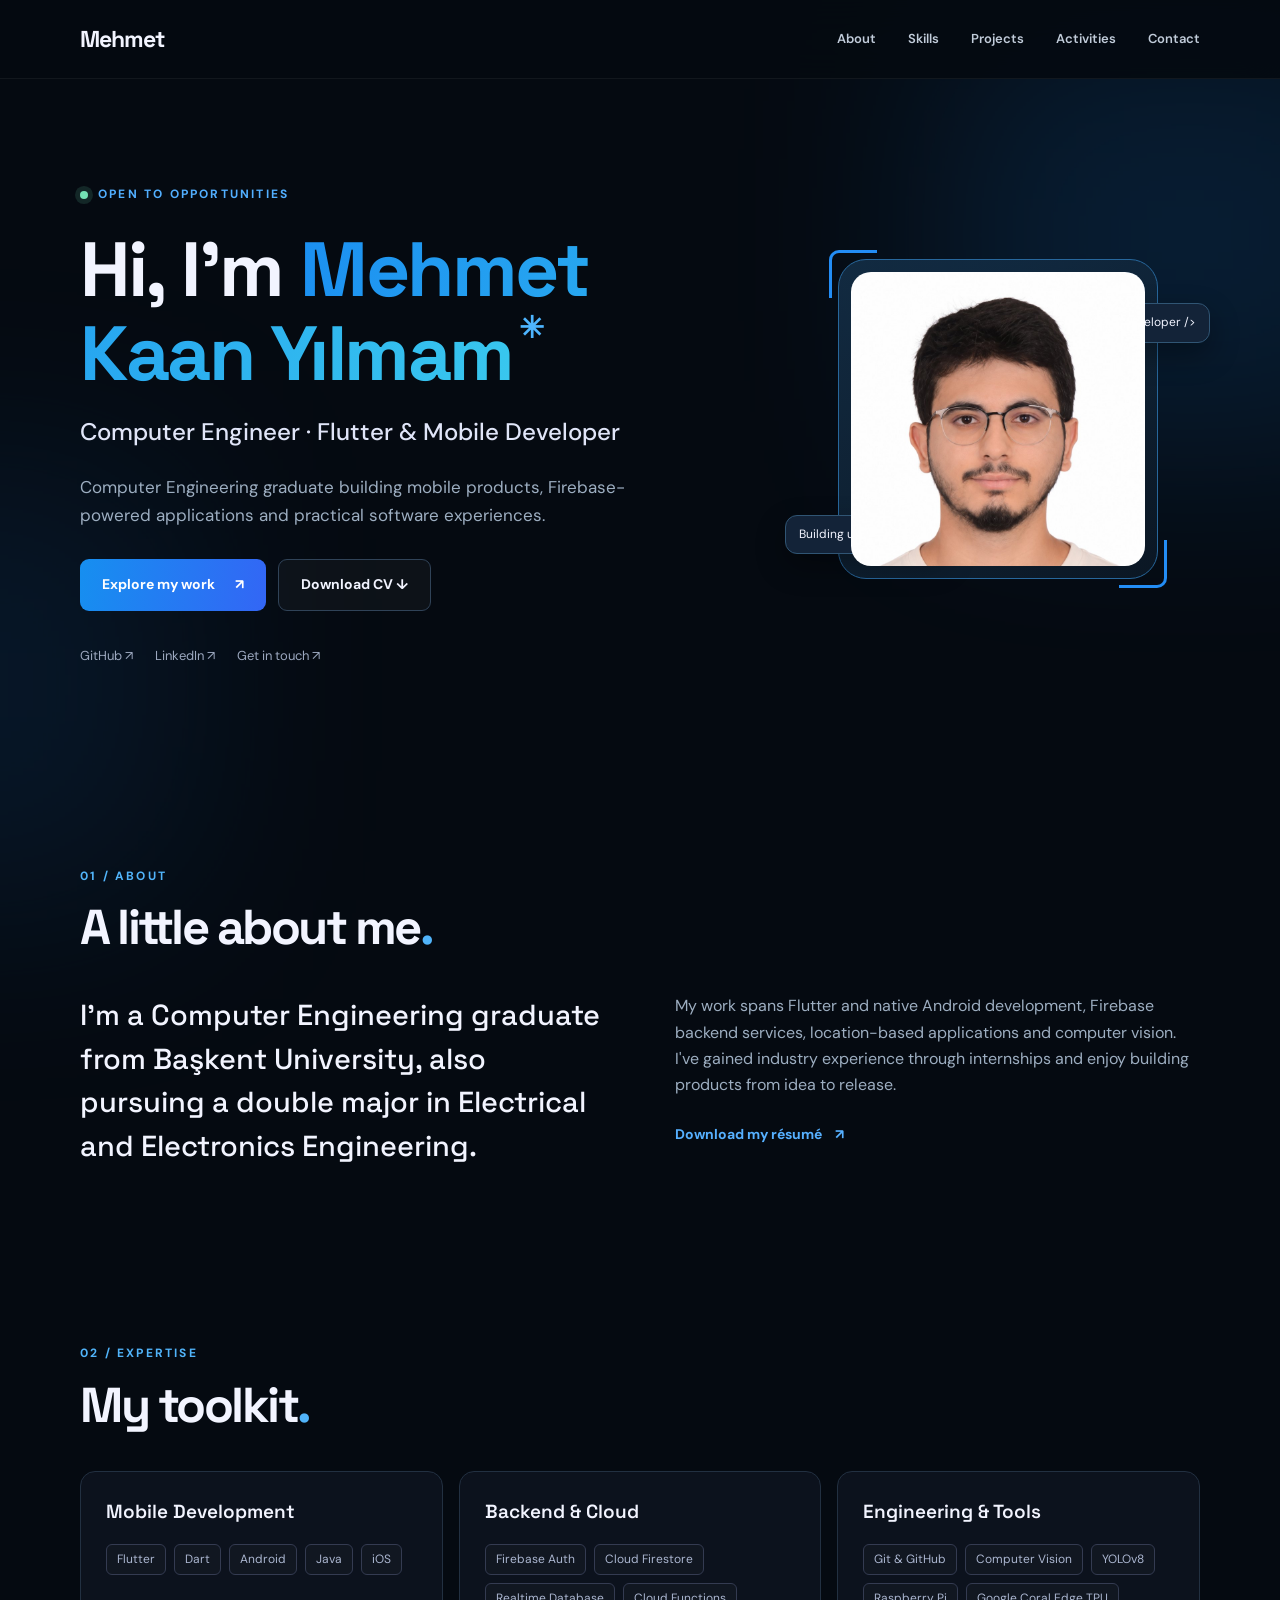
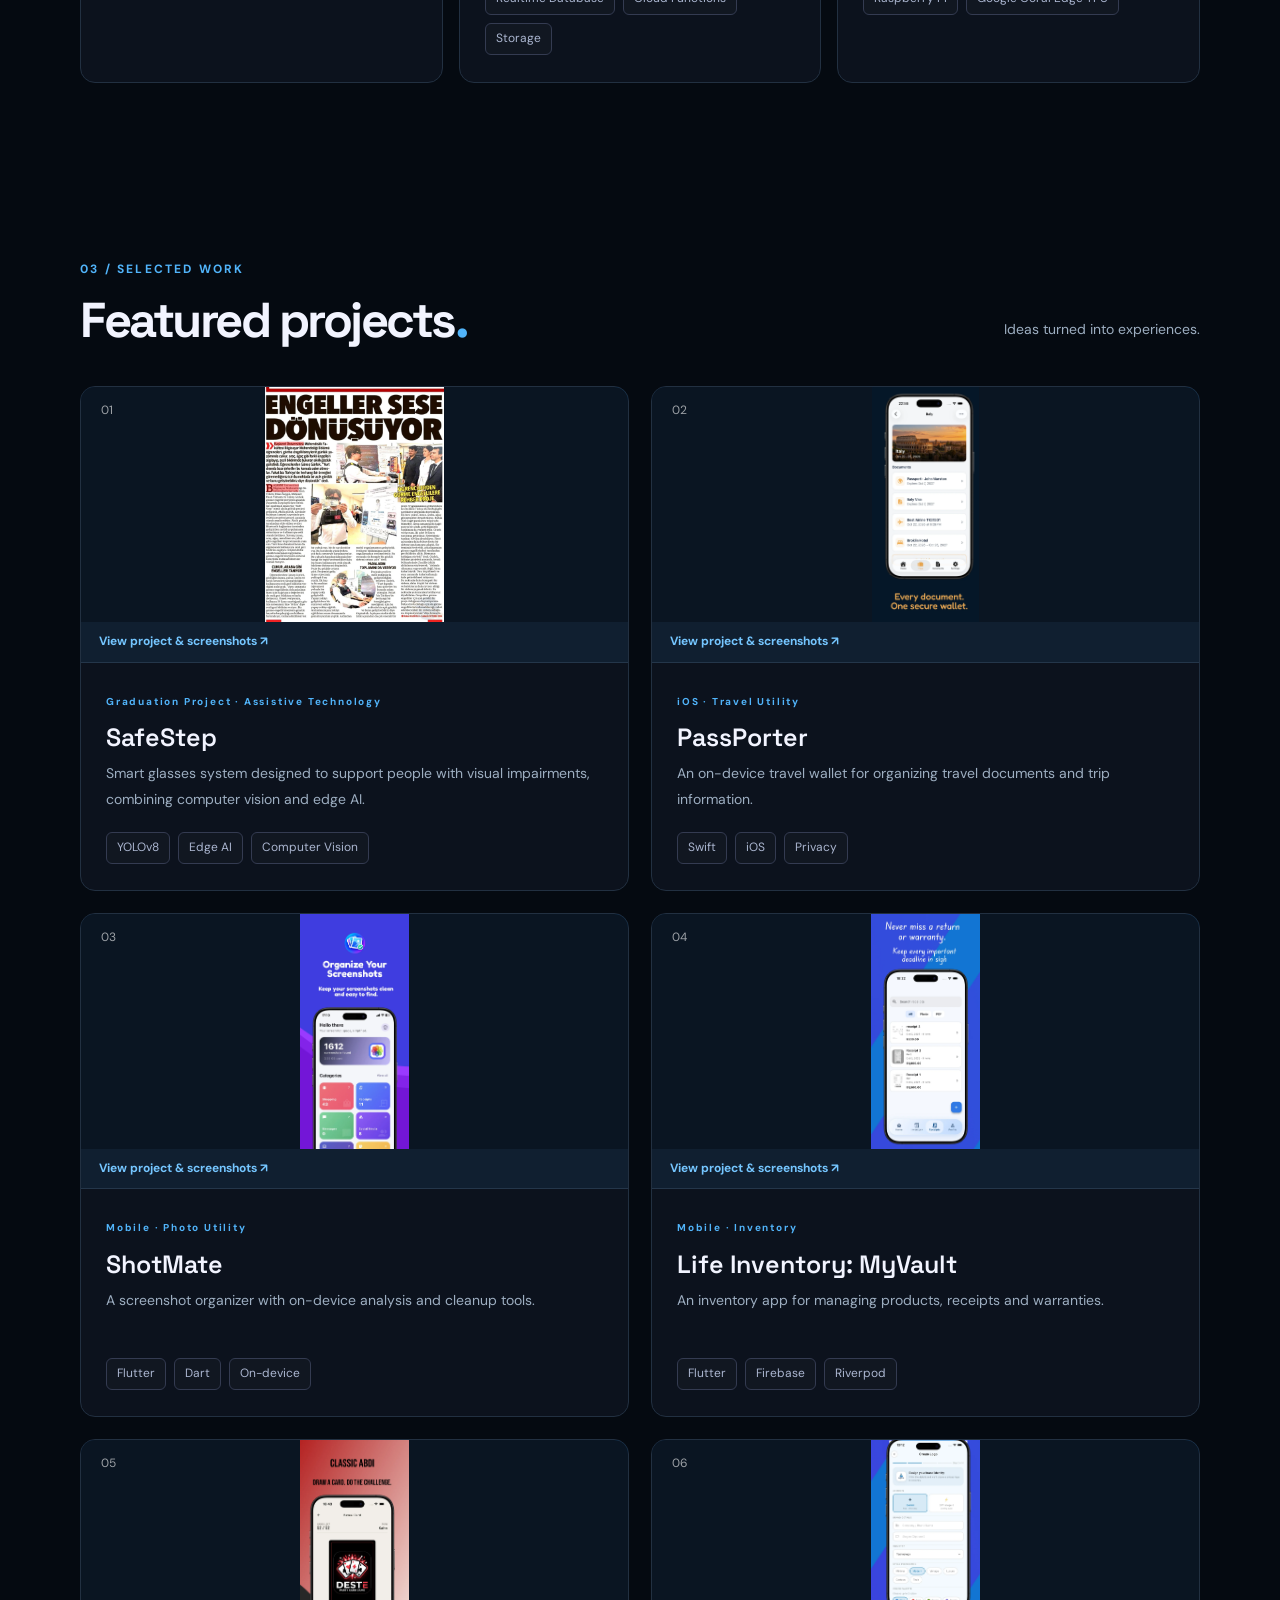
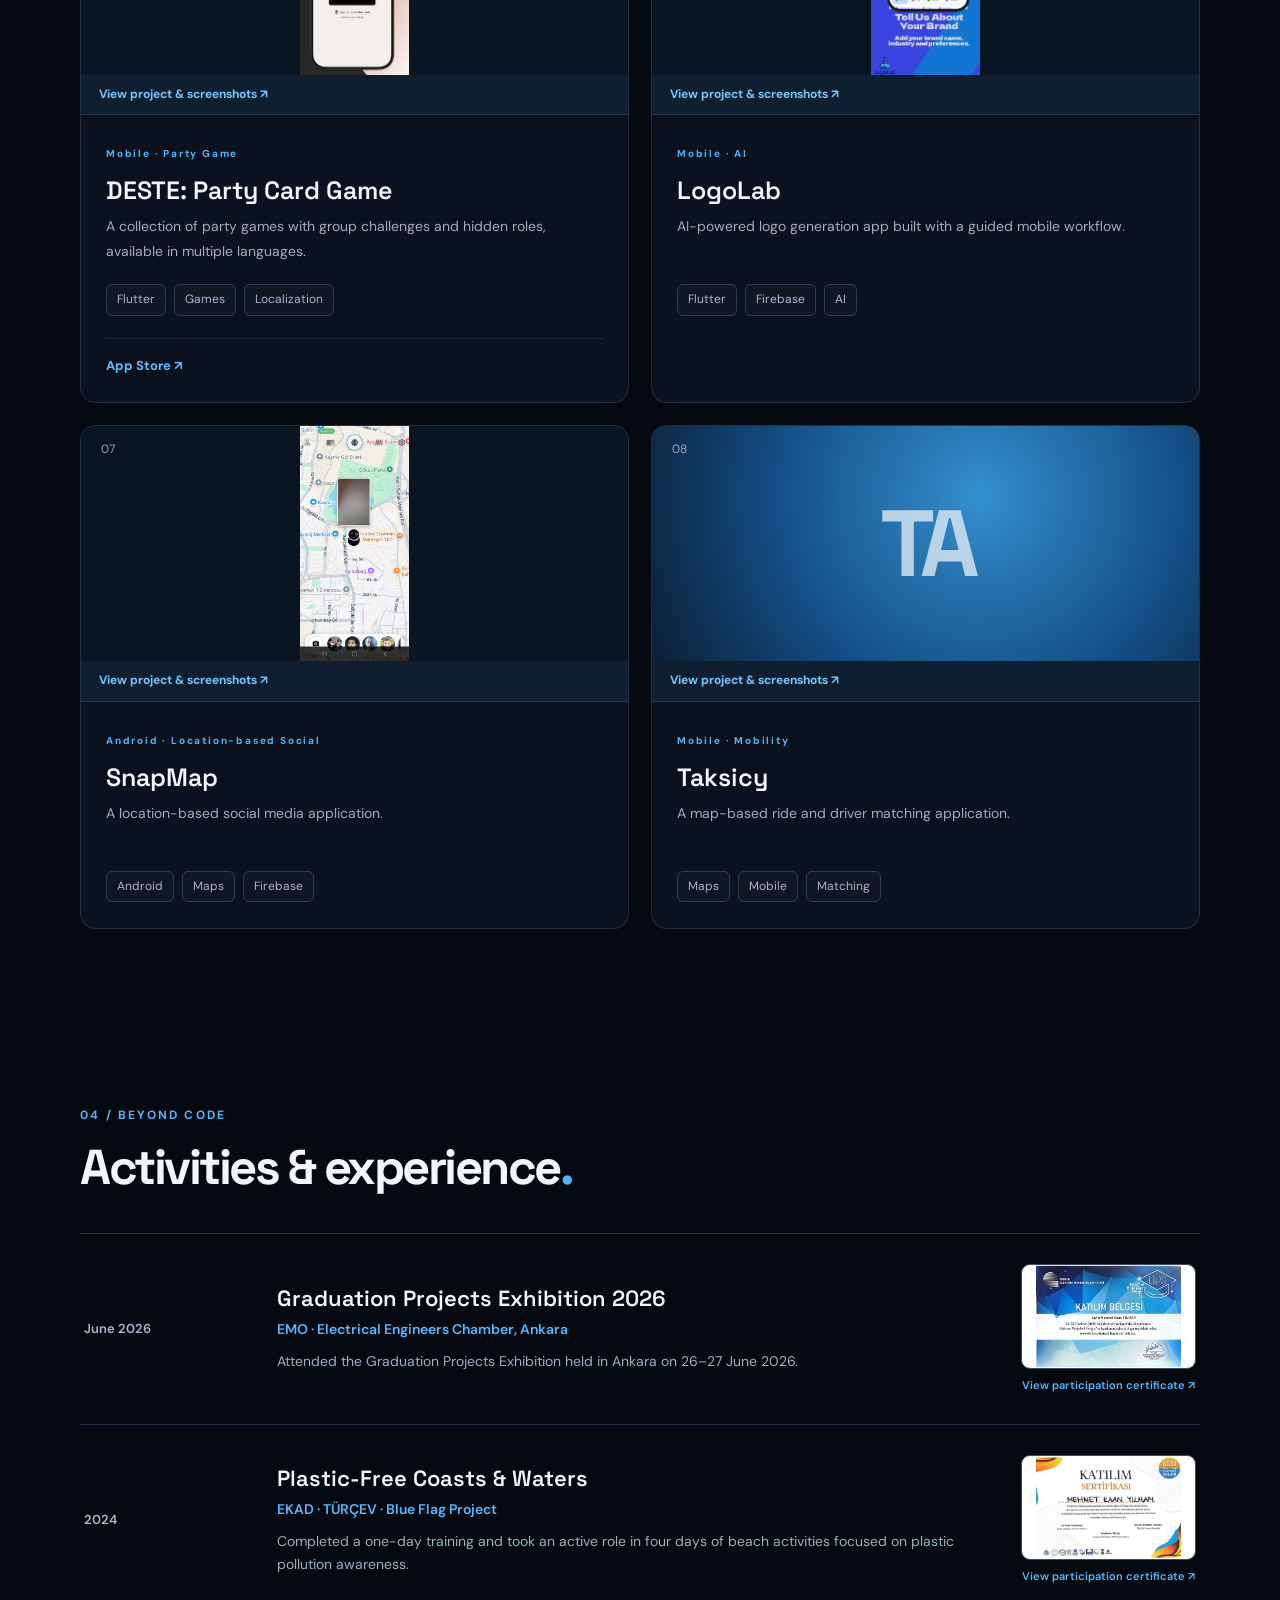
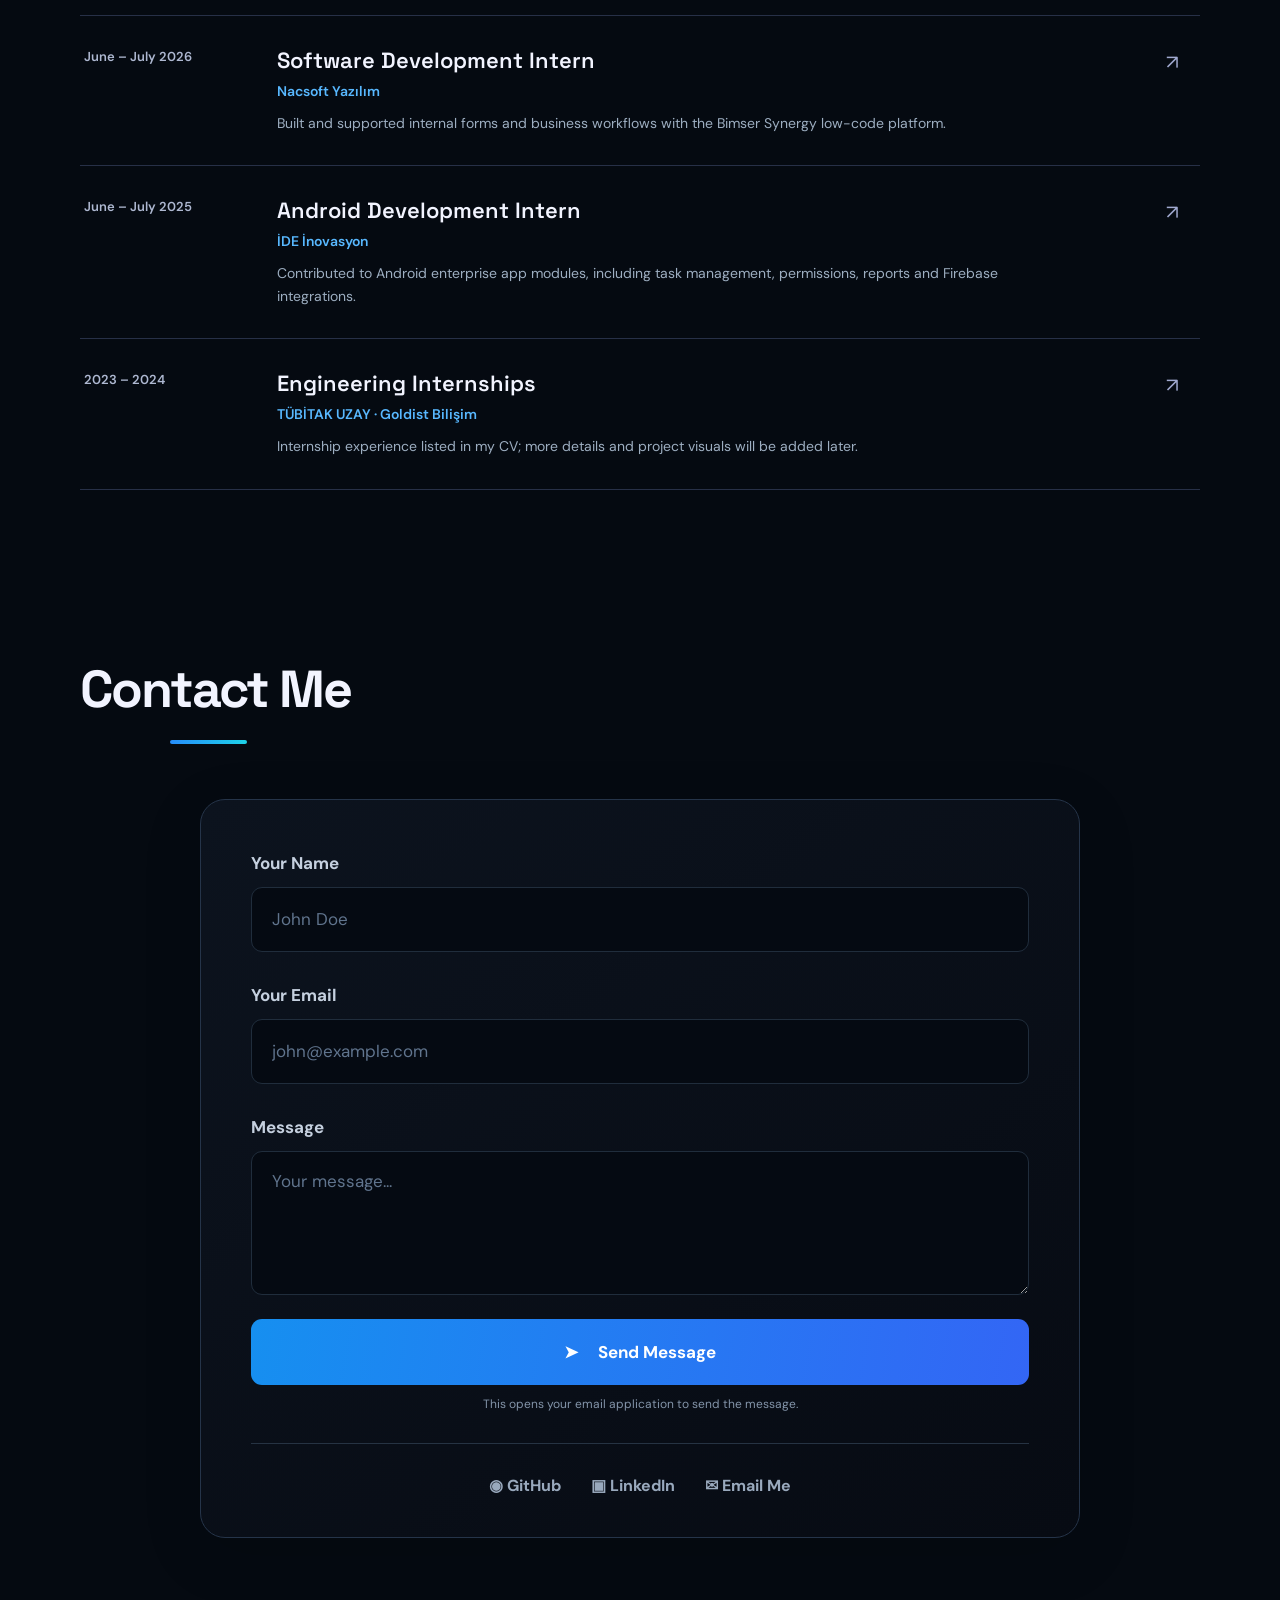
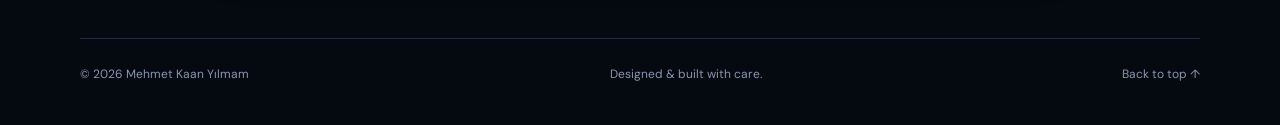
==== commit 1a6bc1fa: "Add files via upload" ====
--- a/index.html
+++ b/index.html
@@ -53,6 +53,13 @@
       </div>
     </section>
   </main>
+  <dialog id="projectDialog" class="project-dialog" aria-labelledby="dialogTitle">
+    <div class="dialog-header"><span id="dialogCategory"></span><button id="dialogClose" type="button" aria-label="Close project details">✕</button></div>
+    <h2 id="dialogTitle"></h2><p id="dialogDescription"></p>
+    <div class="gallery-shell"><button id="galleryPrev" class="gallery-nav" type="button" aria-label="Previous screenshot">‹</button><div class="gallery-image-wrap"><img id="galleryImage" alt="Project screenshot" /></div><button id="galleryNext" class="gallery-nav" type="button" aria-label="Next screenshot">›</button></div>
+    <div class="gallery-footer"><span id="galleryCounter"></span><div id="galleryDots" class="gallery-dots"></div></div>
+    <div id="dialogTags" class="skill-tags"></div><div id="dialogLinks" class="project-links"></div>
+  </dialog>
   <footer class="footer container"><span id="footerName">© Portfolio</span><span>Designed & built with care.</span><a href="#home">Back to top ↑</a></footer>
 </body>
 </html>
--- a/style.css
+++ b/style.css
@@ -37,3 +37,19 @@
 .contact-links{margin-top:28px;padding-top:29px;border-top:1px solid #263343;display:flex;justify-content:center;flex-wrap:wrap;gap:30px;font-size:16px;font-weight:700;color:#99a9bd}
 .contact-links a:hover{color:#51b4fa}
 @media(max-width:600px){.contact-heading{margin-bottom:28px}.heading-underline{margin-left:35px}.contact-panel{padding:28px 18px}.contact-form label{font-size:15px}.contact-form input,.contact-form textarea{font-size:15px}.contact-links{gap:18px;font-size:13px}}
+
+/* Project card actions and accessible image gallery */
+.project-open{padding:0;margin:0;width:100%;border:0;background:none;color:inherit;text-align:left;cursor:pointer;display:block;position:relative}
+.project-open:focus-visible,.gallery-nav:focus-visible,.dialog-header button:focus-visible,.gallery-dot:focus-visible{outline:3px solid #58b9ff;outline-offset:3px}
+.project-view{display:block;padding:10px 18px;background:#101f30;color:#75c6ff;font-size:12px;font-weight:700;border-bottom:1px solid #24364a}
+.project-open:hover .project-view{background:#153654;color:white}
+.project-image img{object-fit:contain;background:#0a1522}
+.project-dialog{width:min(850px,calc(100% - 24px));max-height:min(94vh,1000px);overflow:auto;border:1px solid #385777;border-radius:20px;background:#0b1522;color:#f5f9ff;padding:24px 30px 30px;box-shadow:0 20px 90px #000b}
+.project-dialog::backdrop{background:#01050bdb;backdrop-filter:blur(5px)}
+.dialog-header{display:flex;align-items:center;justify-content:space-between;gap:15px}.dialog-header span{font-size:12px;letter-spacing:1.5px;text-transform:uppercase;color:#69baff;font-weight:700}.dialog-header button{border:1px solid #344b61;background:#142b40;color:#fff;border-radius:9px;font-size:18px;width:40px;height:40px;cursor:pointer}
+.project-dialog h2{font:700 clamp(24px,4vw,34px)/1.2 'Space Grotesk',sans-serif;margin:12px 0}.project-dialog p{color:#bacadb;margin:0 0 19px}
+.gallery-shell{display:flex;gap:10px;align-items:center;background:#06101a;border:1px solid #273b50;border-radius:14px;padding:12px 6px;min-height:260px}
+.gallery-image-wrap{flex:1;display:grid;place-items:center;min-width:0}.gallery-image-wrap img{display:block;height:min(52vh,560px);max-width:100%;width:auto;object-fit:contain;border-radius:7px}
+.gallery-nav{background:#142f4c;color:#d7ecff;border:1px solid #325578;border-radius:10px;font-size:31px;width:40px;height:60px;flex:none;cursor:pointer}.gallery-nav:disabled{opacity:.3;cursor:default}
+.gallery-footer{display:flex;justify-content:space-between;align-items:center;gap:10px;color:#a8c5e2;font-size:13px;margin:12px 0 18px}.gallery-dots{display:flex;gap:7px}.gallery-dot{width:9px;height:9px;border:0;border-radius:50%;background:#4a5a6d;padding:0;cursor:pointer}.gallery-dot.active{background:#349af4;width:22px;border-radius:9px}.project-dialog .project-links{margin-top:14px}.project-dialog .project-links:empty{display:none}
+@media(max-width:600px){.project-dialog{padding:18px 12px}.gallery-image-wrap img{height:min(55vh,480px)}.gallery-nav{width:30px;height:50px;font-size:24px}.gallery-shell{gap:4px}}
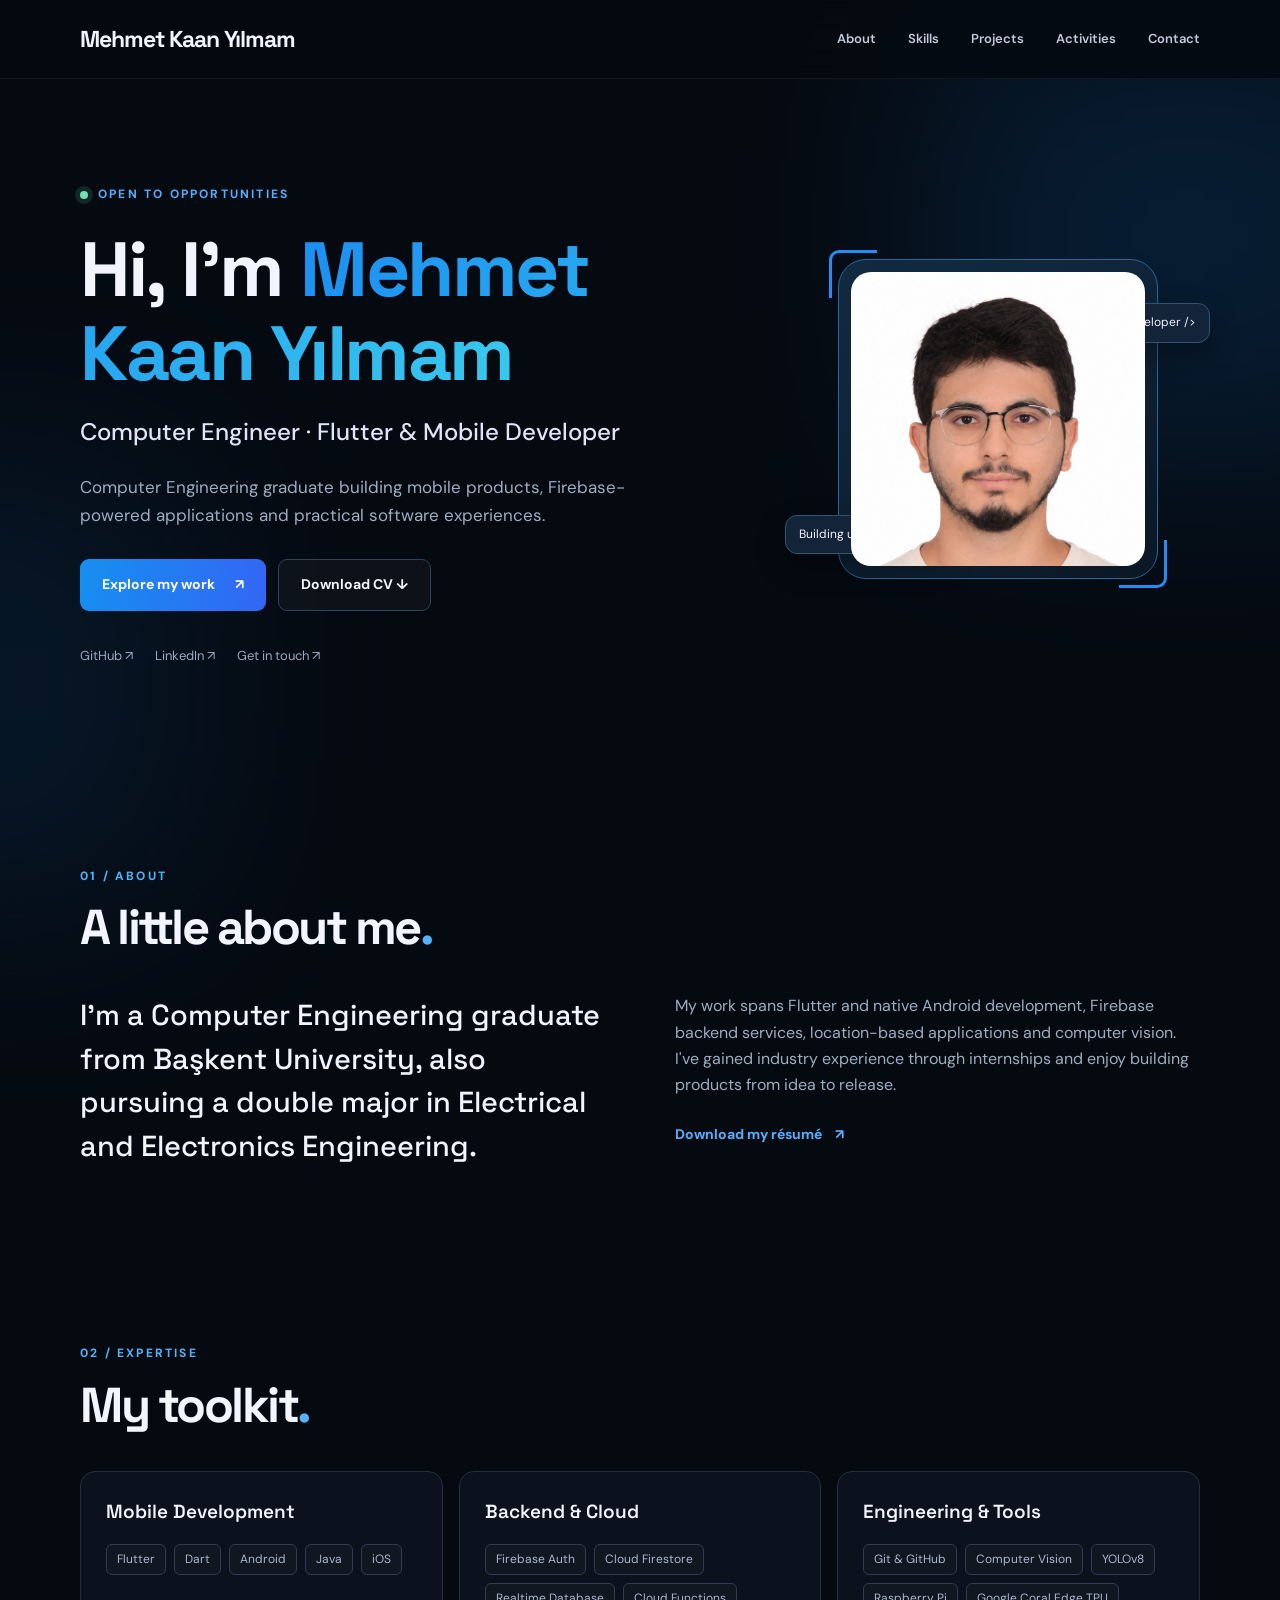
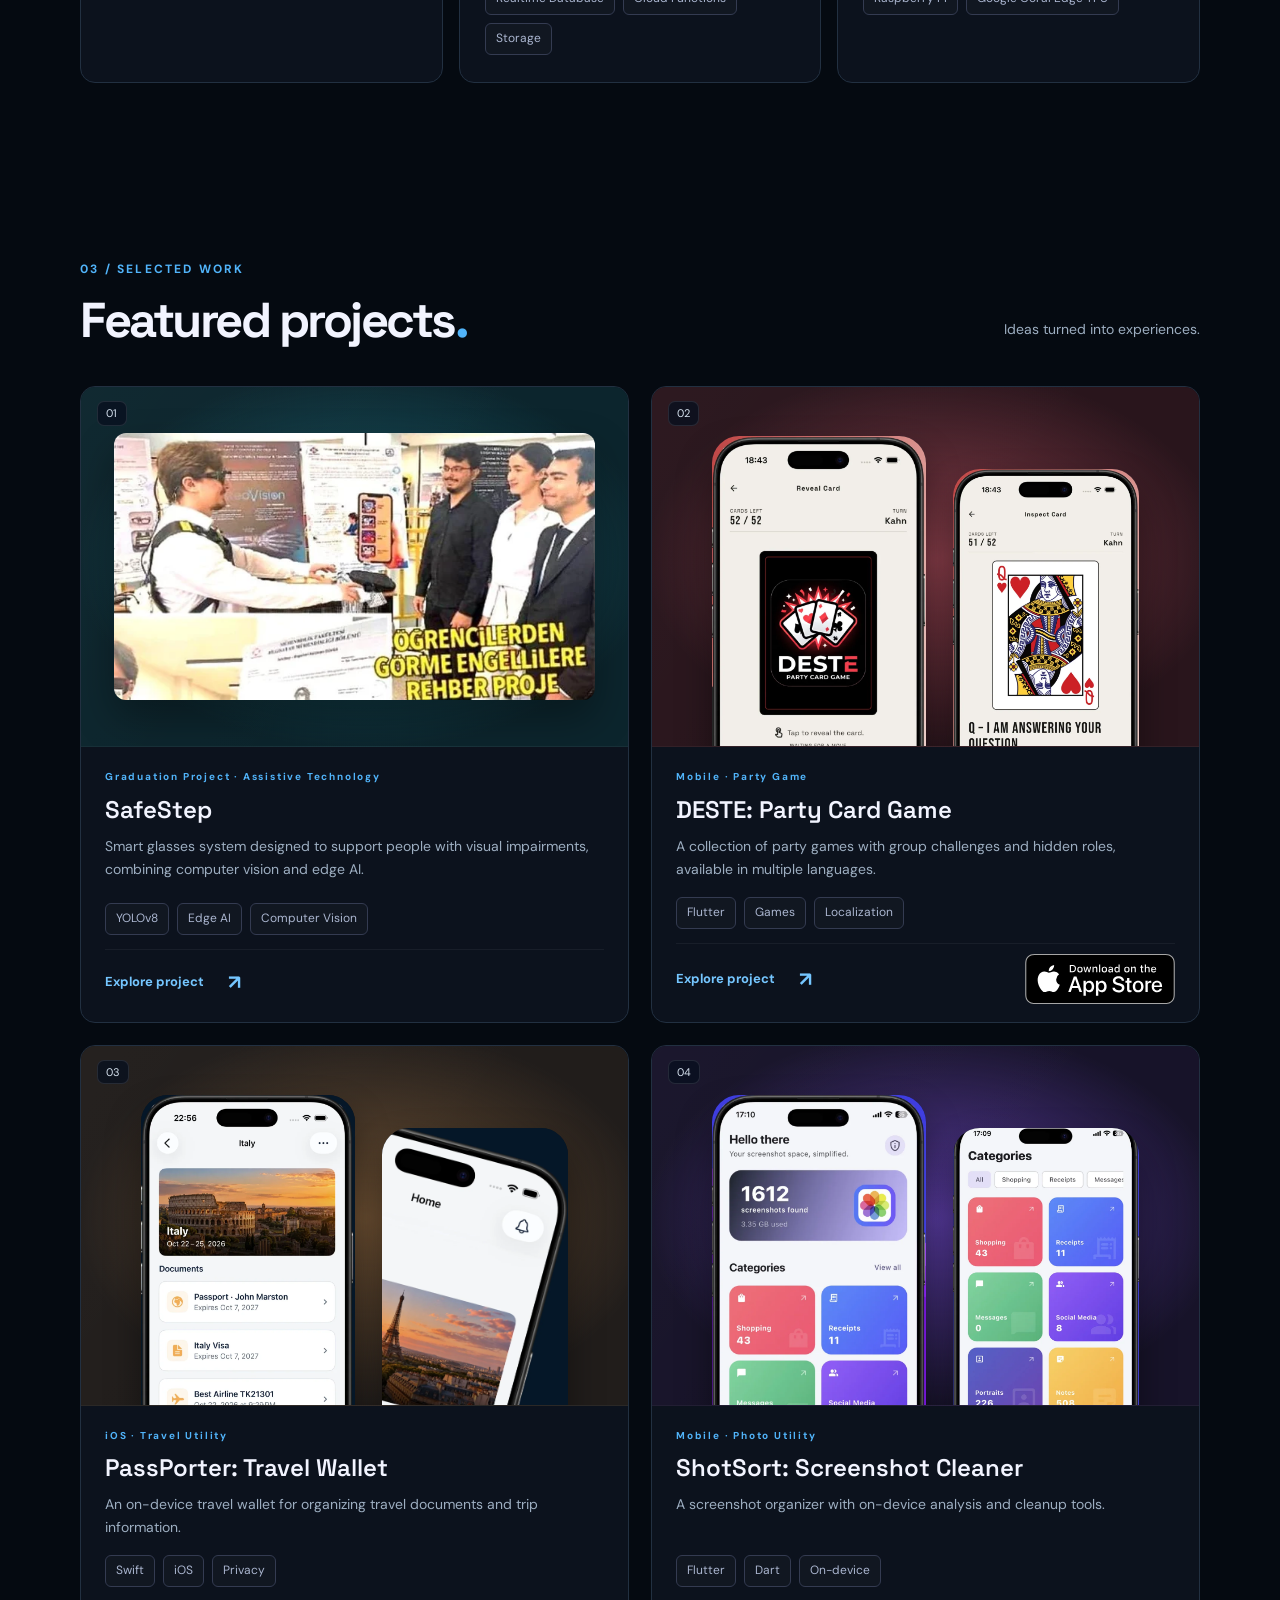
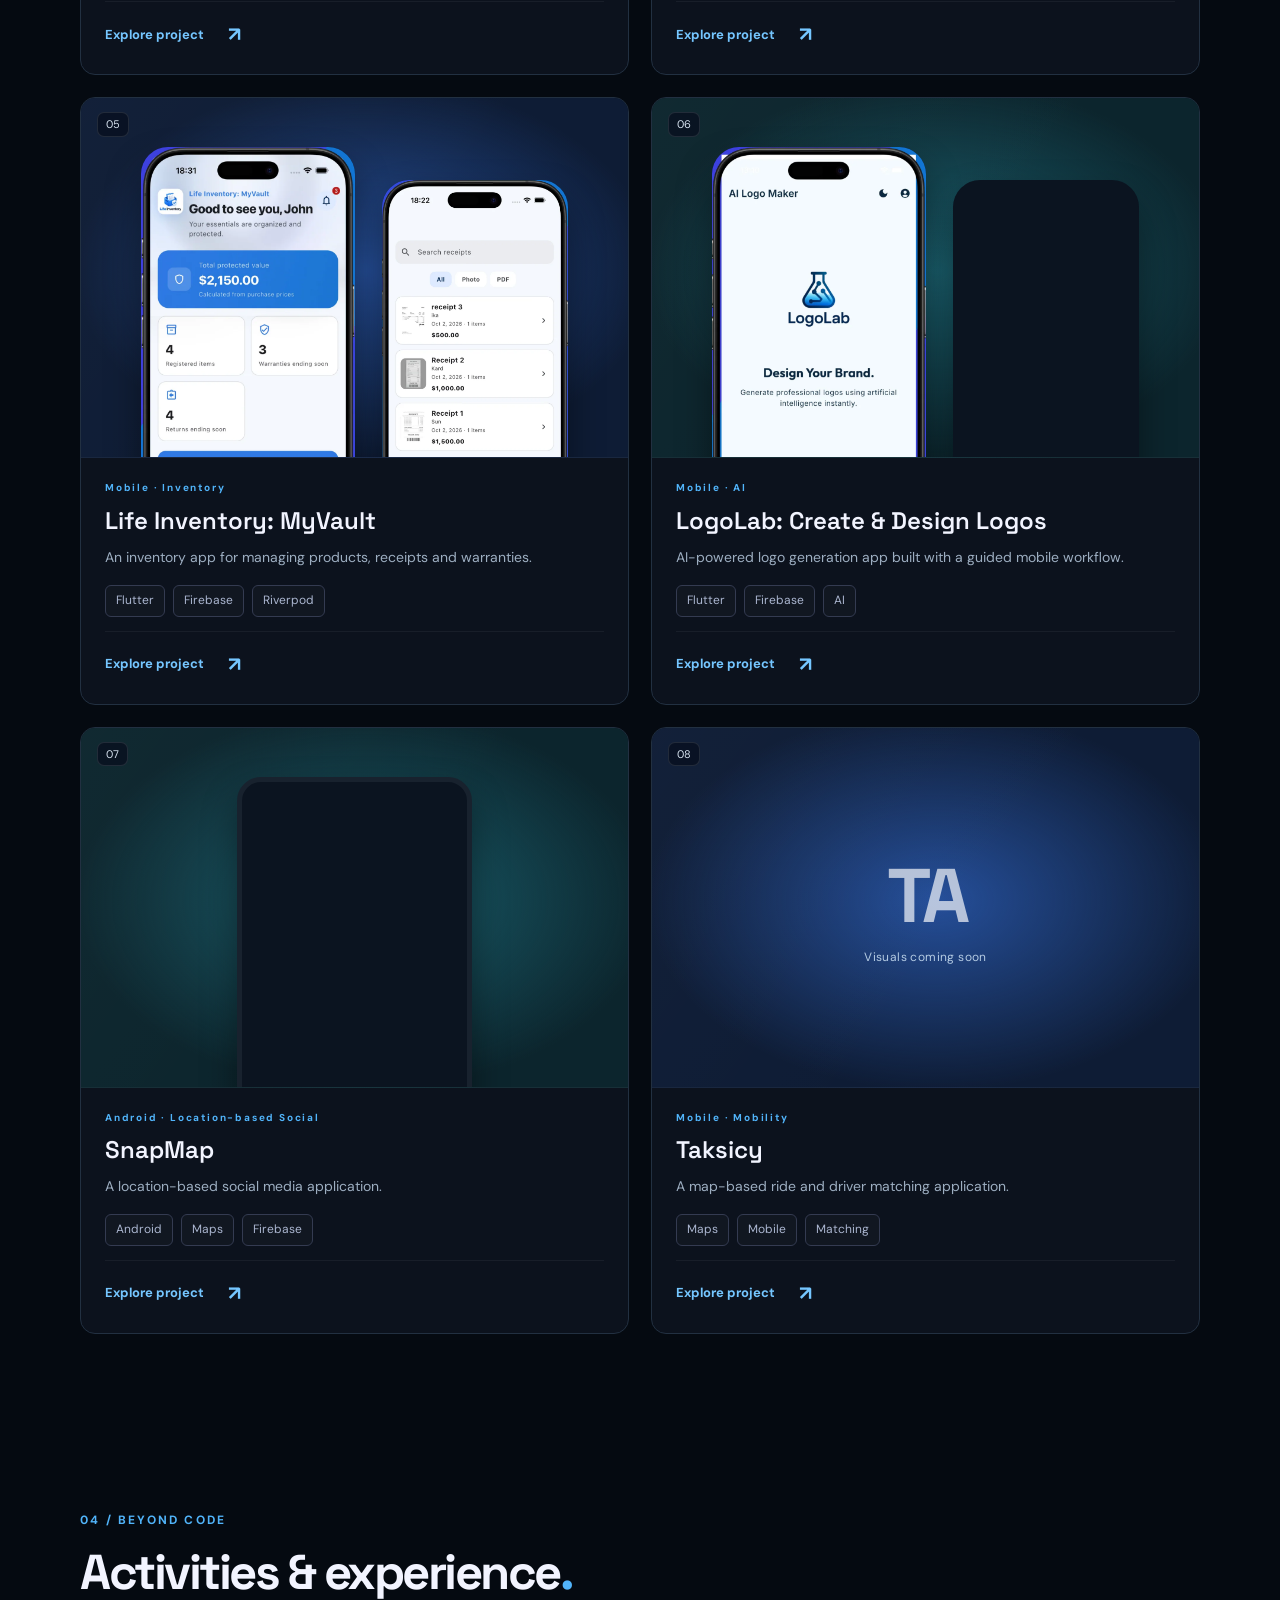
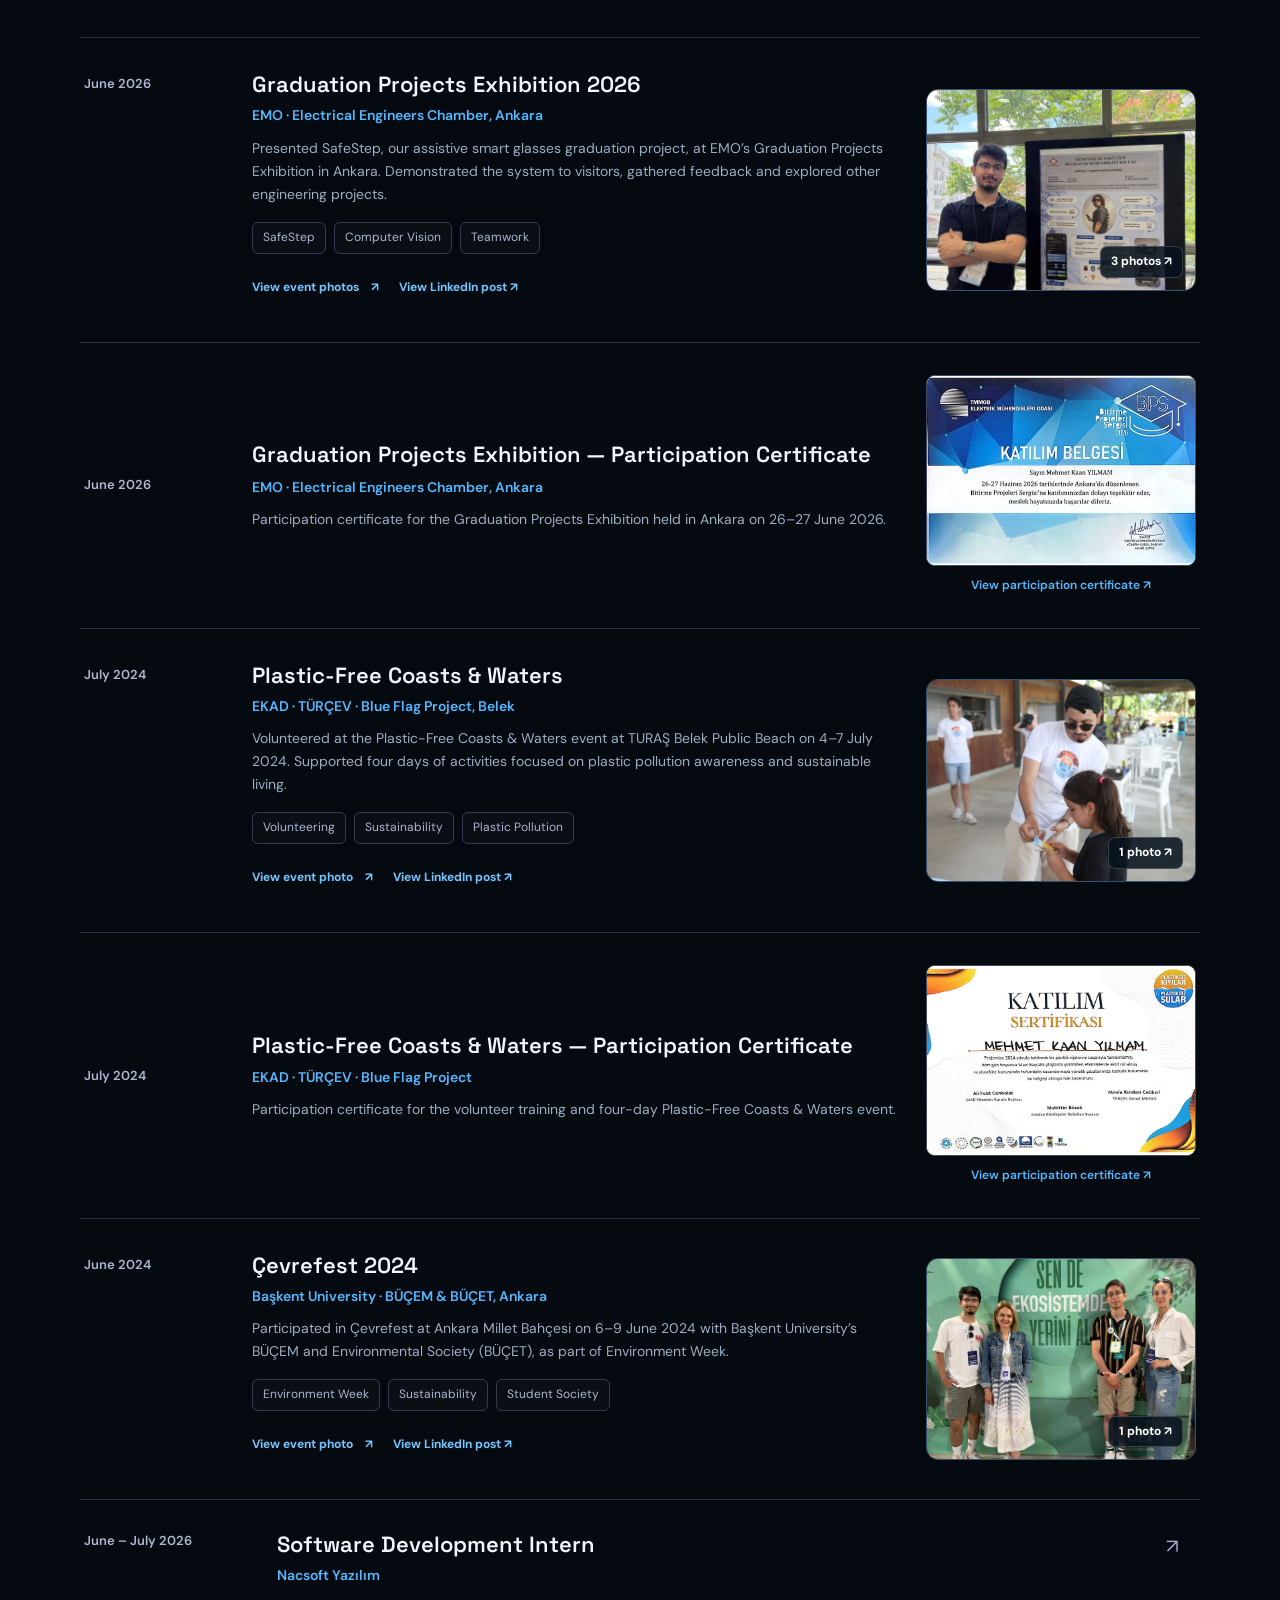
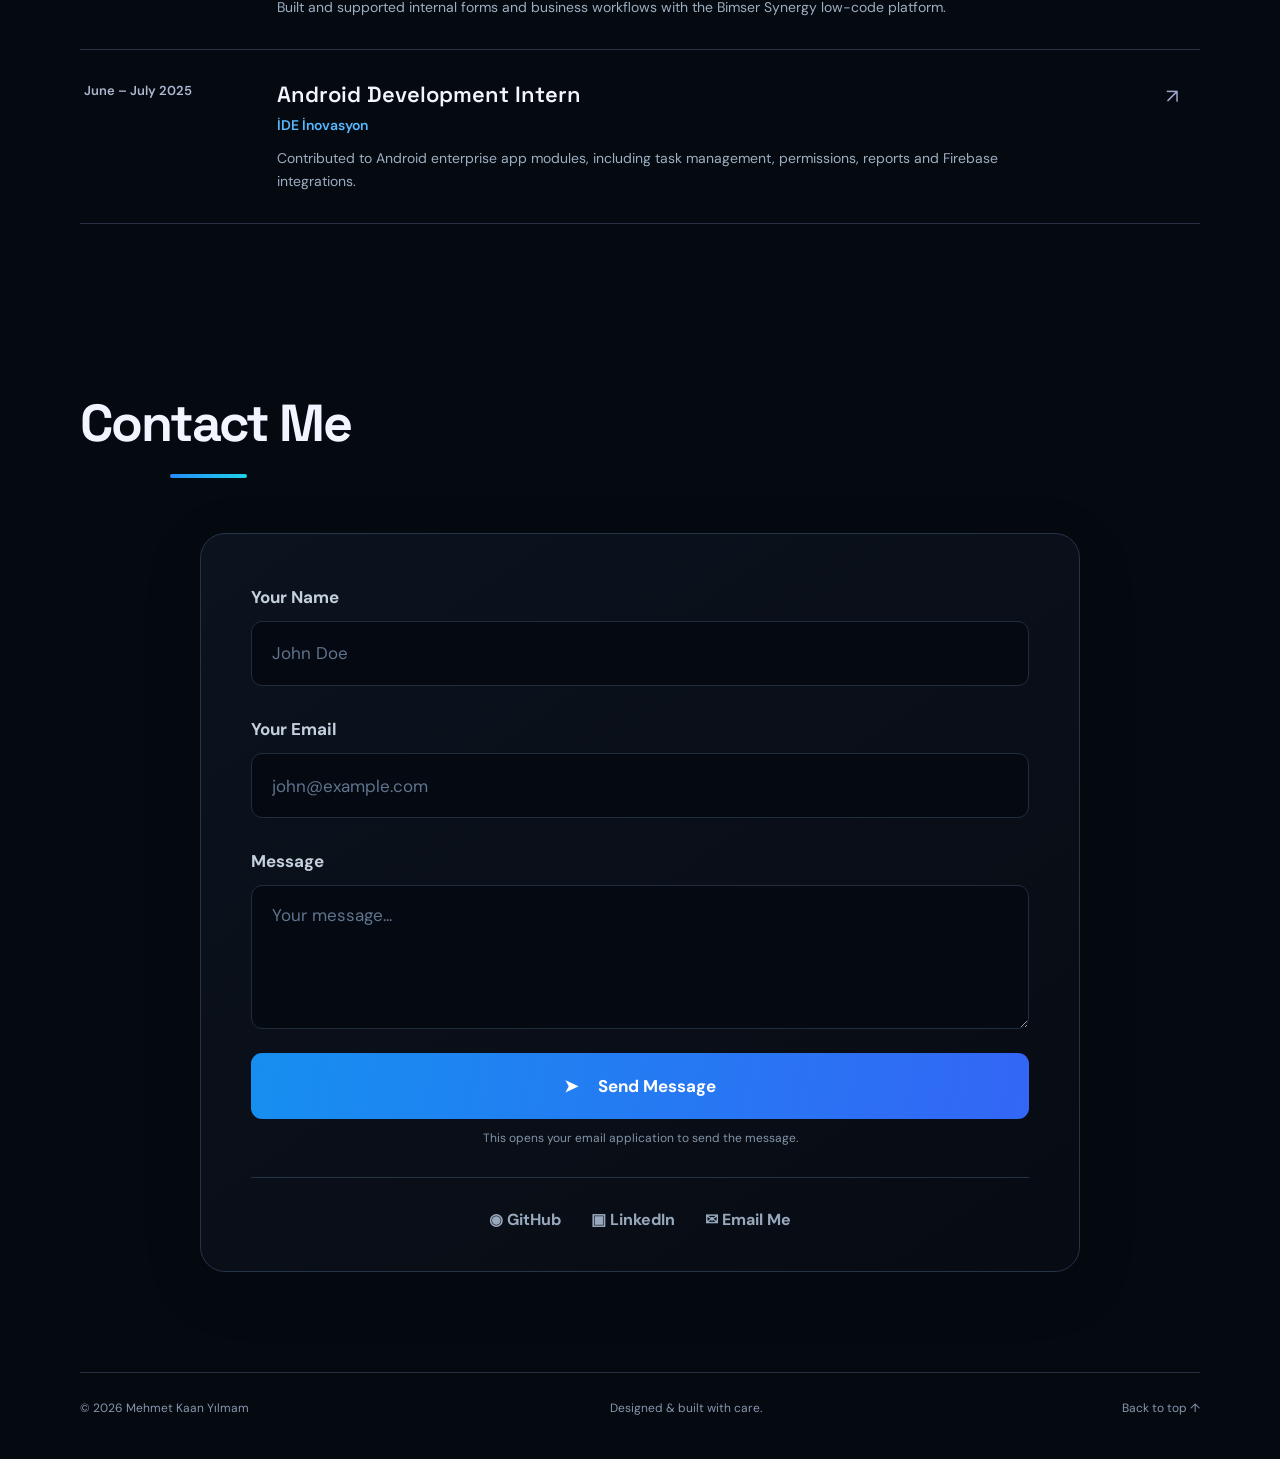
==== commit 648a1680: "Add files via upload" ====
--- a/index.html
+++ b/index.html
@@ -6,7 +6,7 @@
   <meta name="theme-color" content="#050a11" />
   <meta name="description" content="Personal portfolio — software engineering, mobile apps, and selected projects." />
   <title>Portfolio | Software Engineer</title>
-  <link rel="stylesheet" href="style.css" />
+  <link rel="stylesheet" href="style.css?v=20261012-activities-cevrefest" />
   <script src="config.js" defer></script>
   <script src="script.js" defer></script>
 </head>
@@ -22,13 +22,13 @@
   <main>
     <section class="hero container" id="home"><div class="hero-copy">
       <p class="eyebrow"><span class="status-dot"></span> OPEN TO OPPORTUNITIES</p>
-      <h1>Hi, I'm <span class="gradient-text" id="heroName">Your Name</span><span class="wave">✳</span></h1>
+      <h1>Hi, I'm <span class="gradient-text" id="heroName">Your Name</span></h1>
       <h2 id="heroRole">Software Engineer · Mobile Developer</h2>
       <p class="hero-description" id="heroBio"></p>
-      <div class="actions"><a class="btn btn-primary" href="#projects">Explore my work <span aria-hidden="true">↗</span></a><a class="btn btn-secondary" id="cvHero" href="assets/cv/CV.pdf" download>Download CV ↓</a></div>
+      <div class="actions"><a class="btn btn-primary" href="#projects">Explore my work <span aria-hidden="true">↗</span></a><a class="btn btn-secondary" id="cvHero" href="assets/cv/Mehmet_Kaan_Yilmam_Public_CV.pdf" download>Download CV ↓</a></div>
       <div class="social-line"><a id="githubTop" target="_blank" rel="noopener noreferrer" href="#">GitHub ↗</a><a id="linkedinTop" target="_blank" rel="noopener noreferrer" href="#">LinkedIn ↗</a><a href="#contact">Get in touch ↗</a></div>
     </div><div class="hero-visual"><div class="photo-frame"><div class="photo-inner" id="heroPhoto"><span id="photoInitials">YN</span></div><span class="photo-corner top-left"></span><span class="photo-corner bottom-right"></span></div><div class="orbit-tag tag-one">&lt;developer /&gt;</div><div class="orbit-tag tag-two">Building useful things ✦</div></div></section>
-    <section class="section container" id="about"><div class="section-heading"><span class="section-number">01 / ABOUT</span><h2>A little about me<span class="accent">.</span></h2></div><div class="about-grid"><p class="about-lead" id="aboutLead"></p><div class="about-detail"><p id="aboutDetail"></p><a class="text-link" id="cvAbout" href="assets/cv/CV.pdf" download>Download my résumé <span>↗</span></a></div></div></section>
+    <section class="section container" id="about"><div class="section-heading"><span class="section-number">01 / ABOUT</span><h2>A little about me<span class="accent">.</span></h2></div><div class="about-grid"><p class="about-lead" id="aboutLead"></p><div class="about-detail"><p id="aboutDetail"></p><a class="text-link" id="cvAbout" href="assets/cv/Mehmet_Kaan_Yilmam_Public_CV.pdf" download>Download my résumé <span>↗</span></a></div></div></section>
     <section class="section container" id="skills"><div class="section-heading"><span class="section-number">02 / EXPERTISE</span><h2>My toolkit<span class="accent">.</span></h2></div><div class="skills-grid" id="skillsGrid"></div></section>
     <section class="section container" id="projects"><div class="section-heading section-heading-row"><div><span class="section-number">03 / SELECTED WORK</span><h2>Featured projects<span class="accent">.</span></h2></div><p>Ideas turned into experiences.</p></div><div class="projects-grid" id="projectsGrid"></div></section>
     <section class="section container" id="activities"><div class="section-heading"><span class="section-number">04 / BEYOND CODE</span><h2>Activities & experience<span class="accent">.</span></h2></div><div class="activity-list" id="activitiesList"></div></section>
@@ -54,9 +54,9 @@
     </section>
   </main>
   <dialog id="projectDialog" class="project-dialog" aria-labelledby="dialogTitle">
-    <div class="dialog-header"><span id="dialogCategory"></span><button id="dialogClose" type="button" aria-label="Close project details">✕</button></div>
+    <div class="dialog-header"><span id="dialogCategory"></span><button id="dialogClose" type="button" aria-label="Close gallery">✕</button></div>
     <h2 id="dialogTitle"></h2><p id="dialogDescription"></p>
-    <div class="gallery-shell"><button id="galleryPrev" class="gallery-nav" type="button" aria-label="Previous screenshot">‹</button><div class="gallery-image-wrap"><img id="galleryImage" alt="Project screenshot" /></div><button id="galleryNext" class="gallery-nav" type="button" aria-label="Next screenshot">›</button></div>
+    <div class="gallery-shell"><button id="galleryPrev" class="gallery-nav" type="button" aria-label="Previous image">‹</button><div class="gallery-image-wrap"><img id="galleryImage" alt="Gallery image" /></div><button id="galleryNext" class="gallery-nav" type="button" aria-label="Next image">›</button></div>
     <div class="gallery-footer"><span id="galleryCounter"></span><div id="galleryDots" class="gallery-dots"></div></div>
     <div id="dialogTags" class="skill-tags"></div><div id="dialogLinks" class="project-links"></div>
   </dialog>
--- a/style.css
+++ b/style.css
@@ -1,5 +1,5 @@
 @import url('https://fonts.googleapis.com/css2?family=DM+Sans:wght@400;500;600;700&family=Space+Grotesk:wght@400;500;600;700&display=swap');
-:root{color-scheme:dark;--bg:#050a11;--surface:#0c121d;--border:#293147;--text:#f2f4ff;--muted:#9fa9c0;--accent:#48aeff;--font: 'DM Sans',sans-serif}*{box-sizing:border-box}html{scroll-behavior:smooth}body{margin:0;background:var(--bg);color:var(--text);font-family:var(--font);line-height:1.65;overflow-x:hidden}a{color:inherit;text-decoration:none}button{font:inherit} .container{width:min(1120px,calc(100% - 48px));margin-inline:auto}.glow{position:absolute;pointer-events:none;filter:blur(105px);opacity:.2;z-index:-1}.glow-one{height:430px;width:500px;top:20px;right:-160px;background:#1762ab}.glow-two{height:430px;width:400px;top:470px;left:-220px;background:#236cbd}.site-header{height:79px;border-bottom:1px solid #ffffff0e;position:sticky;top:0;z-index:20;background:#050a11e8;backdrop-filter:blur(18px)}.nav-wrap{height:100%;display:flex;align-items:center;justify-content:space-between}.brand{font:700 23px 'Space Grotesk',sans-serif;letter-spacing:-1px}.brand-dot,.accent{color:#39bded}.nav-links{display:flex;gap:32px}.nav-links a{color:#c1ccda;font-size:13px;font-weight:600;transition:color .2s}.nav-links a:hover,.text-link:hover{color:white}.menu-toggle{display:none}.hero{min-height:655px;display:grid;grid-template-columns:1.25fr .75fr;align-items:center;gap:40px;padding-block:94px 110px}.eyebrow,.section-number,.project-category{font-size:12px;font-weight:700;letter-spacing:2.2px;color:#52afff}.eyebrow{display:flex;align-items:center;gap:10px}.status-dot{width:8px;height:8px;border-radius:50%;background:#73e0b3;box-shadow:0 0 0 5px #73e0b322}.hero h1,.section h2{font-family:'Space Grotesk',sans-serif;line-height:1.1;letter-spacing:-2.5px}.hero h1{font-size:clamp(48px,6vw,78px);margin:22px 0 16px}.gradient-text{background:linear-gradient(105deg,#27a4ff,#3b73ff,#18c4e8);background-clip:text;-webkit-background-clip:text;color:transparent}.wave{font-size:30px;color:#4eb5ff;vertical-align:top;padding-left:6px}.hero h2{font-size:clamp(18px,2.3vw,24px);margin:0;color:#e0e5f8;font-weight:500}.hero-description{font-size:17px;color:var(--muted);max-width:585px;margin:22px 0 30px}.actions{display:flex;gap:12px;flex-wrap:wrap}.btn{display:inline-flex;align-items:center;gap:20px;padding:13px 22px;border-radius:9px;font-weight:700;font-size:14px;transition:transform .2s,background .2s}.btn:hover{transform:translateY(-3px)}.btn-primary{background:#238df5;color:#101228}.btn-secondary{border:1px solid #304358;background:#ffffff08}.disabled{pointer-events:none;opacity:.4}.social-line{display:flex;gap:22px;margin-top:34px;color:#9ca8bf;font-size:13px}.social-line a:hover,.contact-links a:hover{color:#61bcff}.hero-visual{position:relative;display:flex;justify-content:center;align-items:center;min-height:340px}.photo-frame{position:relative;width:min(320px,90%);aspect-ratio:1;border:1px solid #27679c;border-radius:28px;padding:12px;background:linear-gradient(140deg,#193b59a3,#0b1724)}.photo-inner{height:100%;width:100%;border-radius:20px;display:grid;place-items:center;overflow:hidden;background:radial-gradient(circle at 65% 24%,#1c5d99,#143657 46%,#0a1a2a 86%)}.photo-inner span{font:700 105px 'Space Grotesk',sans-serif;color:#b4e2ff}.photo-inner img{width:100%;height:100%;object-fit:cover;position:relative;z-index:1}.photo-corner{position:absolute;width:48px;height:48px;border:3px solid #238df5}.top-left{top:-10px;left:-10px;border-bottom:0;border-right:0;border-radius:10px 0 0 0}.bottom-right{bottom:-10px;right:-10px;border-top:0;border-left:0;border-radius:0 0 10px 0}.orbit-tag{position:absolute;background:#132338;border:1px solid #305574;border-radius:12px;font-size:12px;padding:9px 13px;box-shadow:0 12px 30px #0005}.tag-one{right:-10px;top:54px}.tag-two{left:-10px;bottom:35px}.section{padding-block:86px;scroll-margin-top:85px}.section-heading{margin-bottom:38px}.section h2{font-size:clamp(35px,4vw,49px);margin:13px 0 0}.section-heading-row{display:flex;align-items:end;justify-content:space-between;gap:20px}.section-heading-row p{color:var(--muted);font-size:14px;margin:0 0 7px}.about-grid{display:grid;grid-template-columns:1fr 1fr;gap:70px}.about-lead{font:500 clamp(21px,2.5vw,29px)/1.5 'Space Grotesk',sans-serif;margin:0}.about-detail p{color:var(--muted);font-size:16px;margin:0 0 22px}.text-link{font-weight:700;font-size:14px;color:#56b0ff}.text-link span{margin-left:10px}.skills-grid{display:grid;grid-template-columns:repeat(3,1fr);gap:16px}.skill-card,.project-card{background:#0c121d;border:1px solid var(--border);border-radius:15px}.skill-card{padding:27px 25px;min-height:175px}.skill-card h3{font:600 19px 'Space Grotesk',sans-serif;margin:0 0 20px}.skill-tags{display:flex;flex-wrap:wrap;gap:8px}.skill-tags span{font-size:12px;color:#abb6d0;padding:5px 10px;border:1px solid #343b51;border-radius:6px;background:#ffffff05}.projects-grid{display:grid;grid-template-columns:repeat(2,minmax(0,1fr));gap:22px}.project-card{overflow:hidden;transition:transform .25s,border-color .25s}.project-card:hover{transform:translateY(-5px);border-color:#317cc4}.project-image{height:235px;display:grid;place-items:center;position:relative;overflow:hidden}.project-image img{position:absolute;inset:0;width:100%;height:100%;object-fit:cover;z-index:2}.project-image.violet{background:radial-gradient(circle at 60% 36%,#56a6e9,#1b4d7f 45%,#0c253b)}.project-image.blue{background:radial-gradient(circle at 65% 35%,#4aa9dc,#20446f 49%,#131f39)}.project-image.orange{background:radial-gradient(circle at 60% 32%,#3b8fe0,#1d4978 48%,#10253a)}.project-image.pink{background:radial-gradient(circle at 60% 35%,#51aae6,#1e5683 50%,#10243d)}.project-image.green{background:radial-gradient(circle at 55% 34%,#54b6e8,#1d5e83 50%,#0a2738)}.project-monogram{font:700 94px 'Space Grotesk',sans-serif;color:#ffffffab;letter-spacing:-9px}.project-count{position:absolute;top:14px;left:20px;font-size:12px;color:#fff9;z-index:3}.project-content{padding:24px 25px 26px}.project-category{font-size:10px;letter-spacing:1.8px}.project-content h3{font:600 25px 'Space Grotesk',sans-serif;margin:8px 0}.project-content p{color:var(--muted);font-size:14px;line-height:1.8;margin:0 0 20px;min-height:50px}.project-links{display:flex;gap:18px;margin-top:22px;padding-top:16px;border-top:1px solid #ffffff13;font-size:13px;color:#65baff;font-weight:700}.activity{display:grid;grid-template-columns:165px 1fr 30px;gap:28px;padding:30px 4px;border-bottom:1px solid #273047}.activity:first-child{border-top:1px solid #273047}.activity-date{color:#aeb8d1;font-size:13px;font-weight:600}.activity h3{font:600 22px 'Space Grotesk',sans-serif;margin:0}.activity-org{color:#58b8ff!important;font-weight:600;margin:6px 0 9px!important}.activity p{font-size:14px;color:var(--muted);max-width:760px;margin:0}.activity-symbol{color:#a0a9cf;font-size:20px}.contact-section{padding-top:115px;padding-bottom:105px}.contact-panel{text-align:center;border:1px solid #213448;border-radius:23px;background:radial-gradient(ellipse at 50% 0,#12335666,transparent 67%),#0c121d;padding:69px 20px}.contact-panel h2{font-size:clamp(39px,5vw,62px);margin:20px 0}.contact-panel p{color:var(--muted);margin:0 auto 28px;max-width:500px}.contact-panel .btn{margin:auto}.contact-links{display:flex;justify-content:center;gap:25px;margin-top:31px;color:#abb5cf;font-size:13px}.footer{display:flex;justify-content:space-between;gap:15px;border-top:1px solid #252d43;padding-block:26px 40px;color:#8895ae;font-size:12px} [hidden]{display:none!important}
+:root{color-scheme:dark;--bg:#050a11;--surface:#0c121d;--border:#293147;--text:#f2f4ff;--muted:#9fa9c0;--accent:#48aeff;--font: 'DM Sans',sans-serif}*{box-sizing:border-box}html{scroll-behavior:smooth}body{margin:0;background:var(--bg);color:var(--text);font-family:var(--font);line-height:1.65;overflow-x:hidden}a{color:inherit;text-decoration:none}button{font:inherit} .container{width:min(1120px,calc(100% - 48px));margin-inline:auto}.glow{position:absolute;pointer-events:none;filter:blur(105px);opacity:.2;z-index:-1}.glow-one{height:430px;width:500px;top:20px;right:-160px;background:#1762ab}.glow-two{height:430px;width:400px;top:470px;left:-220px;background:#236cbd}.site-header{height:79px;border-bottom:1px solid #ffffff0e;position:sticky;top:0;z-index:20;background:#050a11e8;backdrop-filter:blur(18px)}.nav-wrap{height:100%;display:flex;align-items:center;justify-content:space-between}.brand{font:700 23px 'Space Grotesk',sans-serif;letter-spacing:-1px}.brand-dot,.accent{color:#39bded}.nav-links{display:flex;gap:32px}.nav-links a{color:#c1ccda;font-size:13px;font-weight:600;transition:color .2s}.nav-links a:hover,.text-link:hover{color:white}.menu-toggle{display:none}.hero{min-height:655px;display:grid;grid-template-columns:1.25fr .75fr;align-items:center;gap:40px;padding-block:94px 110px}.eyebrow,.section-number,.project-category{font-size:12px;font-weight:700;letter-spacing:2.2px;color:#52afff}.eyebrow{display:flex;align-items:center;gap:10px}.status-dot{width:8px;height:8px;border-radius:50%;background:#73e0b3;box-shadow:0 0 0 5px #73e0b322}.hero h1,.section h2{font-family:'Space Grotesk',sans-serif;line-height:1.1;letter-spacing:-2.5px}.hero h1{font-size:clamp(48px,6vw,78px);margin:22px 0 16px}.gradient-text{background:linear-gradient(105deg,#27a4ff,#3b73ff,#18c4e8);background-clip:text;-webkit-background-clip:text;color:transparent}.hero h2{font-size:clamp(18px,2.3vw,24px);margin:0;color:#e0e5f8;font-weight:500}.hero-description{font-size:17px;color:var(--muted);max-width:585px;margin:22px 0 30px}.actions{display:flex;gap:12px;flex-wrap:wrap}.btn{display:inline-flex;align-items:center;gap:20px;padding:13px 22px;border-radius:9px;font-weight:700;font-size:14px;transition:transform .2s,background .2s}.btn:hover{transform:translateY(-3px)}.btn-primary{background:#238df5;color:#101228}.btn-secondary{border:1px solid #304358;background:#ffffff08}.disabled{pointer-events:none;opacity:.4}.social-line{display:flex;gap:22px;margin-top:34px;color:#9ca8bf;font-size:13px}.social-line a:hover,.contact-links a:hover{color:#61bcff}.hero-visual{position:relative;display:flex;justify-content:center;align-items:center;min-height:340px}.photo-frame{position:relative;width:min(320px,90%);aspect-ratio:1;border:1px solid #27679c;border-radius:28px;padding:12px;background:linear-gradient(140deg,#193b59a3,#0b1724)}.photo-inner{height:100%;width:100%;border-radius:20px;display:grid;place-items:center;overflow:hidden;background:radial-gradient(circle at 65% 24%,#1c5d99,#143657 46%,#0a1a2a 86%)}.photo-inner span{font:700 105px 'Space Grotesk',sans-serif;color:#b4e2ff}.photo-inner img{width:100%;height:100%;object-fit:cover;position:relative;z-index:1}.photo-corner{position:absolute;width:48px;height:48px;border:3px solid #238df5}.top-left{top:-10px;left:-10px;border-bottom:0;border-right:0;border-radius:10px 0 0 0}.bottom-right{bottom:-10px;right:-10px;border-top:0;border-left:0;border-radius:0 0 10px 0}.orbit-tag{position:absolute;background:#132338;border:1px solid #305574;border-radius:12px;font-size:12px;padding:9px 13px;box-shadow:0 12px 30px #0005}.tag-one{right:-10px;top:54px}.tag-two{left:-10px;bottom:35px}.section{padding-block:86px;scroll-margin-top:85px}.section-heading{margin-bottom:38px}.section h2{font-size:clamp(35px,4vw,49px);margin:13px 0 0}.section-heading-row{display:flex;align-items:end;justify-content:space-between;gap:20px}.section-heading-row p{color:var(--muted);font-size:14px;margin:0 0 7px}.about-grid{display:grid;grid-template-columns:1fr 1fr;gap:70px}.about-lead{font:500 clamp(21px,2.5vw,29px)/1.5 'Space Grotesk',sans-serif;margin:0}.about-detail p{color:var(--muted);font-size:16px;margin:0 0 22px}.text-link{font-weight:700;font-size:14px;color:#56b0ff}.text-link span{margin-left:10px}.skills-grid{display:grid;grid-template-columns:repeat(3,1fr);gap:16px}.skill-card,.project-card{background:#0c121d;border:1px solid var(--border);border-radius:15px}.skill-card{padding:27px 25px;min-height:175px}.skill-card h3{font:600 19px 'Space Grotesk',sans-serif;margin:0 0 20px}.skill-tags{display:flex;flex-wrap:wrap;gap:8px}.skill-tags span{font-size:12px;color:#abb6d0;padding:5px 10px;border:1px solid #343b51;border-radius:6px;background:#ffffff05}.projects-grid{display:grid;grid-template-columns:repeat(2,minmax(0,1fr));gap:22px}.project-card{overflow:hidden;transition:transform .25s,border-color .25s}.project-card:hover{transform:translateY(-5px);border-color:#317cc4}.project-image{height:235px;display:grid;place-items:center;position:relative;overflow:hidden}.project-image img{position:absolute;inset:0;width:100%;height:100%;object-fit:cover;z-index:2}.project-image.violet{background:radial-gradient(circle at 60% 36%,#56a6e9,#1b4d7f 45%,#0c253b)}.project-image.blue{background:radial-gradient(circle at 65% 35%,#4aa9dc,#20446f 49%,#131f39)}.project-image.orange{background:radial-gradient(circle at 60% 32%,#3b8fe0,#1d4978 48%,#10253a)}.project-image.pink{background:radial-gradient(circle at 60% 35%,#51aae6,#1e5683 50%,#10243d)}.project-image.green{background:radial-gradient(circle at 55% 34%,#54b6e8,#1d5e83 50%,#0a2738)}.project-monogram{font:700 94px 'Space Grotesk',sans-serif;color:#ffffffab;letter-spacing:-9px}.project-count{position:absolute;top:14px;left:20px;font-size:12px;color:#fff9;z-index:3}.project-content{padding:24px 25px 26px}.project-category{font-size:10px;letter-spacing:1.8px}.project-content h3{font:600 25px 'Space Grotesk',sans-serif;margin:8px 0}.project-content p{color:var(--muted);font-size:14px;line-height:1.8;margin:0 0 20px;min-height:50px}.project-links{display:flex;gap:18px;margin-top:22px;padding-top:16px;border-top:1px solid #ffffff13;font-size:13px;color:#65baff;font-weight:700}.activity{display:grid;grid-template-columns:165px 1fr 30px;gap:28px;padding:30px 4px;border-bottom:1px solid #273047}.activity:first-child{border-top:1px solid #273047}.activity-date{color:#aeb8d1;font-size:13px;font-weight:600}.activity h3{font:600 22px 'Space Grotesk',sans-serif;margin:0}.activity-org{color:#58b8ff!important;font-weight:600;margin:6px 0 9px!important}.activity p{font-size:14px;color:var(--muted);max-width:760px;margin:0}.activity-symbol{color:#a0a9cf;font-size:20px}.contact-section{padding-top:115px;padding-bottom:105px}.contact-panel{text-align:center;border:1px solid #213448;border-radius:23px;background:radial-gradient(ellipse at 50% 0,#12335666,transparent 67%),#0c121d;padding:69px 20px}.contact-panel h2{font-size:clamp(39px,5vw,62px);margin:20px 0}.contact-panel p{color:var(--muted);margin:0 auto 28px;max-width:500px}.contact-panel .btn{margin:auto}.contact-links{display:flex;justify-content:center;gap:25px;margin-top:31px;color:#abb5cf;font-size:13px}.footer{display:flex;justify-content:space-between;gap:15px;border-top:1px solid #252d43;padding-block:26px 40px;color:#8895ae;font-size:12px} [hidden]{display:none!important}
 @media(max-width:800px){.hero{grid-template-columns:1fr;min-height:0;padding-top:75px;gap:50px}.hero-visual{grid-row:1;min-height:260px}.photo-frame{width:240px}.tag-one{right:6%}.tag-two{left:5%}.about-grid{gap:28px}.skills-grid{grid-template-columns:1fr 1fr}.projects-grid{gap:14px}.project-image{height:190px}}
 @media(max-width:600px){.container{width:min(100% - 32px,1120px)}.site-header{height:68px}.menu-toggle{display:block;background:transparent;color:white;border:0;font-size:24px;cursor:pointer}.nav-links{display:none;position:absolute;top:68px;left:0;right:0;flex-direction:column;gap:0;background:#0c121d;padding:15px 23px;border-bottom:1px solid var(--border)}.nav-links.open{display:flex}.nav-links a{padding:10px}.hero{padding-top:45px;padding-bottom:45px}.hero h1{letter-spacing:-2px}.hero-description{font-size:15px}.hero-visual{min-height:260px}.photo-frame{width:215px}.orbit-tag{font-size:10px}.tag-one{right:-4px}.tag-two{left:-4px}.section{padding-block:59px}.about-grid,.skills-grid,.projects-grid{grid-template-columns:1fr}.section-heading-row{align-items:start;flex-direction:column}.project-image{height:210px}.activity{grid-template-columns:1fr 20px;gap:10px}.activity-date{grid-column:1/-1}.contact-section{padding:70px 0}.contact-panel{padding:52px 18px}.footer{flex-wrap:wrap}.footer span:nth-child(2){display:none}}
 @media(prefers-reduced-motion:reduce){html{scroll-behavior:auto}*,*:before,*:after{transition:none!important}}
@@ -41,9 +41,48 @@
 /* Project card actions and accessible image gallery */
 .project-open{padding:0;margin:0;width:100%;border:0;background:none;color:inherit;text-align:left;cursor:pointer;display:block;position:relative}
 .project-open:focus-visible,.gallery-nav:focus-visible,.dialog-header button:focus-visible,.gallery-dot:focus-visible{outline:3px solid #58b9ff;outline-offset:3px}
-.project-view{display:block;padding:10px 18px;background:#101f30;color:#75c6ff;font-size:12px;font-weight:700;border-bottom:1px solid #24364a}
-.project-open:hover .project-view{background:#153654;color:white}
-.project-image img{object-fit:contain;background:#0a1522}
+/* Wide project compositions built from the original screenshot assets. */
+.project-card{display:flex;flex-direction:column}
+.project-open:focus-visible{outline-offset:-4px;z-index:1}
+.project-showcase{--showcase-glow:#254c93;--showcase-base:#101c32;display:block;height:auto;aspect-ratio:1.52;background:radial-gradient(ellipse at 52% 48%,var(--showcase-glow),transparent 72%),var(--showcase-base);border-bottom:1px solid #ffffff0c;isolation:isolate}
+.showcase-violet{--showcase-glow:#573a9e;--showcase-base:#171329}
+.showcase-blue{--showcase-glow:#254f9a;--showcase-base:#0e1c35}
+.showcase-warm{--showcase-glow:#6c4f32;--showcase-base:#211d1b}
+.showcase-red{--showcase-glow:#863c48;--showcase-base:#29151c}
+.showcase-teal{--showcase-glow:#1a606e;--showcase-base:#0c252d}
+.project-showcase::before{content:"";position:absolute;inset:0;background:linear-gradient(125deg,#ffffff05,transparent 60%);pointer-events:none}
+.project-screens{position:absolute;inset:0;display:flex;align-items:flex-start;justify-content:center;gap:5%;padding-top:9%;z-index:2;transition:transform .3s ease}
+.project-screen{position:relative;display:block;flex:none;width:39%;aspect-ratio:var(--screen-ratio);overflow:hidden;border-radius:27px 27px 16px 16px;background:#0b1420;box-shadow:0 18px 35px #0006}
+.project-screen-2{width:34%;margin-top:6%}
+.project-screen-3{width:26%;margin-top:12%}
+.project-screen img{position:absolute;inset:auto;width:var(--image-width,100%);height:auto;max-width:none;left:var(--image-left,0);top:var(--image-top,0);object-fit:initial;background:transparent;z-index:1;display:block}
+.project-open:hover .project-screens{transform:translateY(-5px)}
+.showcase-single .project-screen{width:43%;border:5px solid #18222e;border-radius:24px}
+.showcase-landscape .project-screens{align-items:center;padding-top:0}
+.showcase-landscape .project-screen{width:88%;border-radius:12px;box-shadow:0 18px 40px #0005}
+.project-placeholder{position:absolute;inset:0;display:flex;flex-direction:column;align-items:center;justify-content:center;gap:4px;color:#b4cbe3}
+.project-showcase:has(.project-screen) .project-placeholder{display:none}
+.project-placeholder .project-monogram{font-size:76px;letter-spacing:-5px}
+.project-placeholder-label{font-size:12px;letter-spacing:.4px}
+.project-count{top:14px;left:16px;min-width:30px;padding:3px 8px;border:1px solid #ffffff1a;border-radius:7px;background:#08101fc9;color:#d6e2ef;line-height:1.5;font-size:11px;z-index:3}
+.project-content{display:flex;flex-direction:column;flex:1;padding:22px 24px 18px}
+.project-content h3{font-size:24px;line-height:1.3;margin:8px 0 10px}
+.project-content p{min-height:0;line-height:1.65;margin:0 0 16px}
+.project-content>.skill-tags{margin-top:auto}
+.project-actions{display:flex;align-items:center;flex-wrap:wrap;gap:8px 20px;margin-top:14px;padding-top:10px;border-top:1px solid #ffffff0d}
+.project-explore{display:inline-flex;align-items:center;justify-content:space-between;gap:24px;min-height:44px;padding:0;border:0;background:none;color:#75c6ff;font-size:13px;font-weight:700;cursor:pointer}
+.project-explore span{font-size:20px;line-height:1;transition:transform .2s}
+.project-explore:hover{color:#e0f2ff}.project-explore:hover span{transform:translate(2px,-2px)}
+.project-explore:focus-visible{outline:3px solid #58b9ff;outline-offset:4px;border-radius:3px}
+.project-actions .project-links{margin:0;padding:0;border:0;gap:16px}
+.project-actions .project-links a{display:inline-flex;align-items:center;min-height:44px}
+.app-store-button{display:inline-flex;align-items:center;justify-content:center;min-height:50px;border-radius:10px;transition:transform .2s,box-shadow .2s}
+.app-store-button img{display:block;width:150px;height:50px}
+.app-store-button:hover{transform:translateY(-2px);box-shadow:0 6px 20px #0005}
+.app-store-button:focus-visible{outline:3px solid #58b9ff;outline-offset:4px}
+.project-actions:has(.app-store-button){justify-content:space-between}
+@media(min-width:601px) and (max-width:800px){.project-showcase{aspect-ratio:1.25}.project-screen{width:42%;border-radius:18px}.project-screen-2{width:36%}.project-content{padding:18px}.project-content h3{font-size:22px}.project-category{letter-spacing:1.2px}}
+@media(max-width:600px){.projects-grid{gap:24px}.project-showcase{height:auto;aspect-ratio:1.35}.project-screen{width:42%;border-radius:22px 22px 12px 12px}.project-screen-2{width:36%}.project-content{padding:20px 20px 16px}.project-content h3{font-size:23px}}
 .project-dialog{width:min(850px,calc(100% - 24px));max-height:min(94vh,1000px);overflow:auto;border:1px solid #385777;border-radius:20px;background:#0b1522;color:#f5f9ff;padding:24px 30px 30px;box-shadow:0 20px 90px #000b}
 .project-dialog::backdrop{background:#01050bdb;backdrop-filter:blur(5px)}
 .dialog-header{display:flex;align-items:center;justify-content:space-between;gap:15px}.dialog-header span{font-size:12px;letter-spacing:1.5px;text-transform:uppercase;color:#69baff;font-weight:700}.dialog-header button{border:1px solid #344b61;background:#142b40;color:#fff;border-radius:9px;font-size:18px;width:40px;height:40px;cursor:pointer}
@@ -53,3 +92,31 @@
 .gallery-nav{background:#142f4c;color:#d7ecff;border:1px solid #325578;border-radius:10px;font-size:31px;width:40px;height:60px;flex:none;cursor:pointer}.gallery-nav:disabled{opacity:.3;cursor:default}
 .gallery-footer{display:flex;justify-content:space-between;align-items:center;gap:10px;color:#a8c5e2;font-size:13px;margin:12px 0 18px}.gallery-dots{display:flex;gap:7px}.gallery-dot{width:9px;height:9px;border:0;border-radius:50%;background:#4a5a6d;padding:0;cursor:pointer}.gallery-dot.active{background:#349af4;width:22px;border-radius:9px}.project-dialog .project-links{margin-top:14px}.project-dialog .project-links:empty{display:none}
 @media(max-width:600px){.project-dialog{padding:18px 12px}.gallery-image-wrap img{height:min(55vh,480px)}.gallery-nav{width:30px;height:50px;font-size:24px}.gallery-shell{gap:4px}}
+
+@media(max-width:800px){.brand{font-size:19px;letter-spacing:-.6px}.nav-links{gap:20px}}
+@media(max-width:360px){.brand{font-size:17px}}
+
+/* Exhibition photo gallery alongside the activity timeline. */
+.activity-event{grid-template-columns:140px minmax(0,1fr) 270px;align-items:center;padding-block:32px}
+.activity-event .activity-date{align-self:start;padding-top:3px}
+.activity-event-content{min-width:0}
+.activity-event-content>.skill-tags{margin-top:16px}
+.activity-links{display:flex;align-items:center;flex-wrap:wrap;gap:0 20px;margin-top:12px}
+.activity-links a,.activity-gallery-link{display:inline-flex;align-items:center;gap:12px;min-height:44px;font-size:12px;font-weight:700;color:#75c6ff}
+.activity-gallery-link{border:0;padding:0;background:none;cursor:pointer;text-align:left}
+.activity-links a:hover,.activity-gallery-link:hover{color:#e0f2ff}
+.activity-photo{display:block;position:relative;width:100%;aspect-ratio:4/3;overflow:hidden;padding:0;border:1px solid #38516c;border-radius:12px;background:#0c1b2b;color:white;cursor:pointer}
+.activity-photo img{display:block;width:100%;height:100%;object-fit:cover;object-position:center 50%;transition:transform .3s}
+.activity-photo>span{position:absolute;bottom:12px;right:12px;padding:5px 10px;border:1px solid #ffffff30;border-radius:7px;background:#07111dd9;color:#fff;font-size:12px;font-weight:700;pointer-events:none}
+.activity-photo:hover img{transform:scale(1.035)}
+.activity-photo:focus-visible,.activity-gallery-link:focus-visible,.activity-links a:focus-visible{outline:3px solid #58b9ff;outline-offset:4px;border-radius:6px}
+.project-dialog .project-links{flex-wrap:wrap}.project-dialog .project-links a{display:inline-flex;align-items:center;min-height:44px}
+@media(max-width:800px){.activity-event{grid-template-columns:minmax(0,1fr) 230px;gap:16px 24px}.activity-event .activity-date{grid-column:1/-1;padding:0}.activity-links{gap:0 16px}}
+@media(max-width:600px){.activity-event{grid-template-columns:1fr;gap:16px}.activity-event .activity-photo{grid-row:2;aspect-ratio:4/3;max-width:420px}.activity-event-content{grid-row:3}.activity-event h3{font-size:22px;line-height:1.35}}
+.activity-document:has(.activity-certificate){grid-template-columns:140px minmax(0,1fr) 270px;padding-block:32px}
+.activity-document .activity-certificate{font-size:12px;gap:10px}
+.activity-document .activity-certificate img{width:270px;max-height:210px}
+.activity-document h3{font-size:22px;line-height:1.4}
+.activity-document .activity-certificate:focus-visible{outline:3px solid #58b9ff;outline-offset:4px;border-radius:8px}
+@media(max-width:800px){.activity-document:has(.activity-certificate){grid-template-columns:minmax(0,1fr) 230px;gap:16px 24px}.activity-document .activity-certificate img{width:230px}}
+@media(max-width:600px){.activity-document:has(.activity-certificate){grid-template-columns:1fr;gap:16px}.activity-document .activity-certificate{justify-self:start;text-align:left}.activity-document .activity-certificate img{width:min(300px,100%);max-height:none}}
